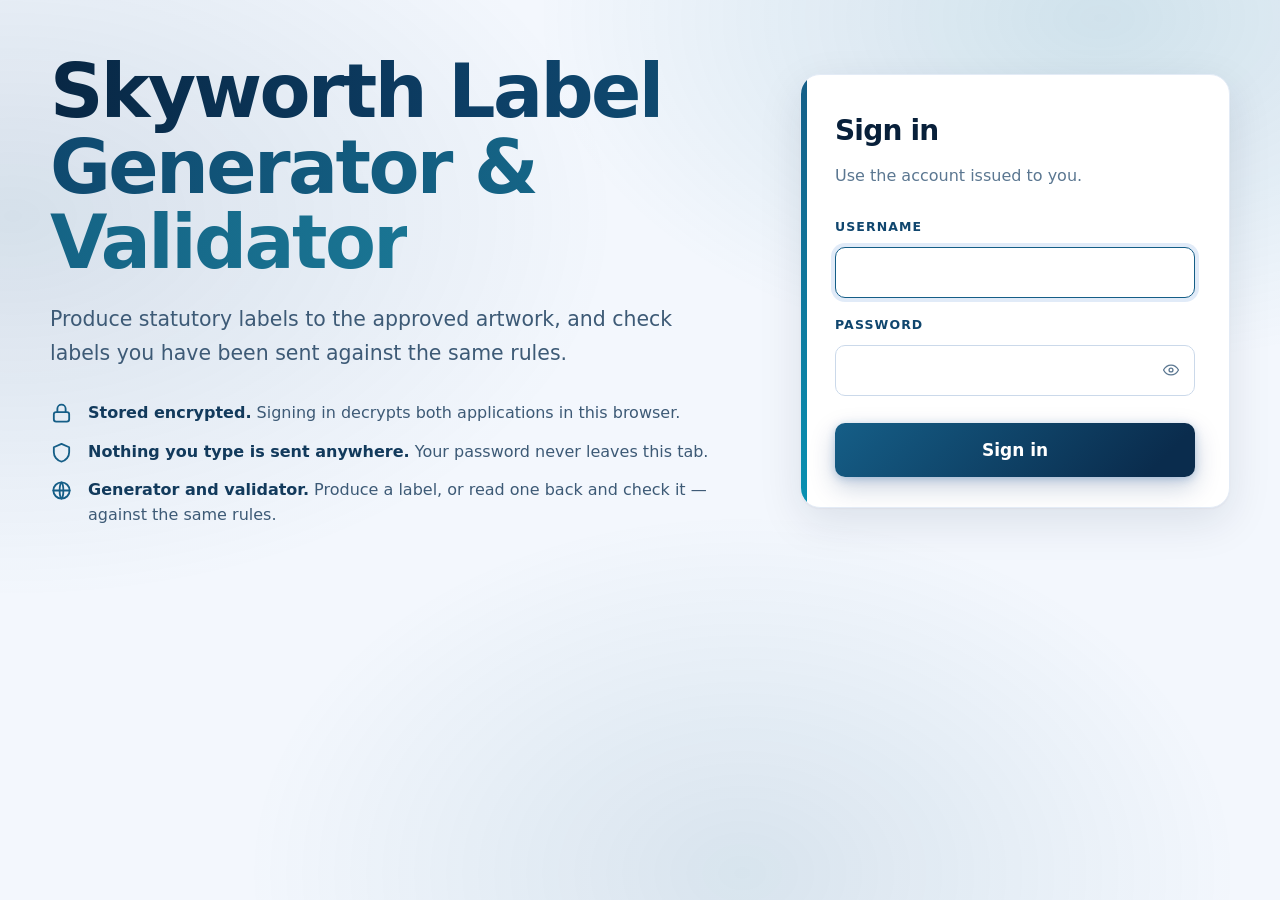
==== index.html @ c7da4a54 "Deploy encrypted site build" ====
<!DOCTYPE html>
<html lang="en">
<head>
<meta charset="UTF-8">
<meta name="viewport" content="width=device-width, initial-scale=1">
<title>Sign in &middot; Skyworth Label Generator &amp; Validator</title>

<!-- The login page is the one thing served in the clear, so it is worth
     locking down. 'wasm-unsafe-eval' is required and sufficient for the
     Argon2 WASM module; script-src is otherwise 'self' only, which is why the
     login logic lives in auth/login.js rather than in a <script> block here.
     form-action 'none' because this form never posts anywhere - everything
     happens locally, in this tab. -->
<meta http-equiv="Content-Security-Policy" content="
  default-src 'self';
  script-src 'self' 'wasm-unsafe-eval';
  style-src 'self' 'unsafe-inline';
  img-src 'self' data:;
  connect-src 'self';
  base-uri 'none';
  form-action 'none';
  frame-ancestors 'none'">
<meta name="referrer" content="no-referrer">
<meta name="robots" content="noindex, nofollow">
<meta name="theme-color" content="#f3f7fd">

<link rel="stylesheet" href="auth/shell.css">
</head>
<body>


<main class="gate">
  <div class="wrap grid">

    <section class="intro">
      <h1><span class="grad">Skyworth Label Generator &amp; Validator</span></h1>
      <p class="lede">
        Produce statutory labels to the approved artwork, and check labels you
        have been sent against the same rules.
      </p>
      <ul class="points">
        <li>
          <svg viewBox="0 0 24 24" fill="none" stroke="currentColor" stroke-width="1.9"
               stroke-linecap="round" stroke-linejoin="round" aria-hidden="true">
            <rect x="4" y="10.5" width="16" height="10" rx="2.4"></rect>
            <path d="M7.7 10.5V7.1a4.3 4.3 0 0 1 8.6 0v3.4"></path>
          </svg>
          <span><b>Stored encrypted.</b> Signing in decrypts both applications
          in this browser.</span>
        </li>
        <li>
          <svg viewBox="0 0 24 24" fill="none" stroke="currentColor" stroke-width="1.9"
               stroke-linecap="round" stroke-linejoin="round" aria-hidden="true">
            <path d="M12 3 4 6.5v5.2c0 4.5 3.2 8.6 8 9.8 4.8-1.2 8-5.3 8-9.8V6.5L12 3Z"></path>
          </svg>
          <span><b>Nothing you type is sent anywhere.</b> Your password never
          leaves this tab.</span>
        </li>
        <li>
          <svg viewBox="0 0 24 24" fill="none" stroke="currentColor" stroke-width="1.9"
               stroke-linecap="round" stroke-linejoin="round" aria-hidden="true">
            <path d="M3.5 12h17M12 3.5c2.6 2.6 2.6 14.4 0 17M12 3.5c-2.6 2.6-2.6 14.4 0 17"></path>
            <circle cx="12" cy="12" r="8.5"></circle>
          </svg>
          <span><b>Generator and validator.</b> Produce a label, or read one
          back and check it &mdash; against the same rules.</span>
        </li>
      </ul>
    </section>

    <form class="card" id="loginForm" autocomplete="off" novalidate>
      <h2>Sign in</h2>
      <p class="sub">Use the account issued to you.</p>

      <div class="field">
        <label for="username">Username</label>
        <input id="username" name="username" type="text" autocapitalize="none"
               autocorrect="off" spellcheck="false" autocomplete="username"
               aria-describedby="status" required>
      </div>

      <div class="field">
        <label for="password">Password</label>
        <div class="pw-wrap">
          <input id="password" name="password" type="password"
                 autocomplete="current-password" aria-describedby="status" required>
          <button type="button" id="peek" class="peek" aria-label="Show password"
                  aria-pressed="false" tabindex="-1">
            <svg viewBox="0 0 24 24" fill="none" stroke="currentColor" stroke-width="1.7"
                 stroke-linecap="round" stroke-linejoin="round" aria-hidden="true">
              <path d="M2 12s3.6-6.5 10-6.5S22 12 22 12s-3.6 6.5-10 6.5S2 12 2 12Z"></path>
              <circle cx="12" cy="12" r="2.6"></circle>
            </svg>
          </button>
        </div>
      </div>

      <button type="submit" id="submitBtn" class="go">
        <span class="label">Sign in</span>
        <span class="spinner" aria-hidden="true"></span>
      </button>

      <p class="status" id="status" role="status" aria-live="polite"></p>
    </form>

  </div>
</main>

<script src="auth/argon2.umd.min.js"></script>
<script src="auth/crypt.js"></script>
<script src="auth/login.js"></script>
</body>
</html>
---- auth/shell.css ----
/* shell.css — the login page only.
 *
 * The house style, shared with the Label Validator and the Access Control
 * console: a thin white bar carrying the lockup, a large navy-to-teal gradient
 * headline on a pale ground, and the form presented as one more card with a
 * coloured spine rather than as a modal floating on a dark field.
 *
 * The generator pages carry their own styling and are untouched by this file.
 */

:root{
  --ink:#08203a; --ink-2:#123a5c; --muted:#3d5a76; --muted-2:#5b7791;
  --navy:#0a2c4d; --navy-2:#061d33;
  --brand:#10466e; --brand-600:#155e87; --brand-050:#e8f3f9;
  --teal:#0891b2; --cyan:#06b6d4;

  --ok:#047857; --ok-bg:#ecfdf5; --ok-line:#a7f3d0;
  --warn-ink:#8a5209; --warn-bg:#fffbeb; --warn-line:#fde68a;
  --danger:#be123c; --danger-ink:#9f1239; --danger-bg:#fff1f3; --danger-line:#fecdd3;

  --page:#f3f7fd; --surface:#fff; --line:#e3ebf6; --line-2:#cbd9ea;
  --r-l:20px; --r-m:13px; --r-s:10px;
  --ff:Aptos,'Aptos Display','Open Sans','Segoe UI Variable Text','Segoe UI',
      system-ui,-apple-system,Roboto,Helvetica,Arial,sans-serif;
  --mono:'Cascadia Mono',Consolas,'SF Mono',Menlo,monospace;
}

*{box-sizing:border-box}
html,body{height:100%}

body{
  margin:0;min-height:100%;background:var(--page);color:var(--ink);
  font-family:var(--ff);line-height:1.6;-webkit-font-smoothing:antialiased;
  display:flex;flex-direction:column;position:relative;
}

/* A pale wash behind everything. Light enough that black text sits on it
   comfortably, present enough that the page is not a flat sheet. */
body::before{
  content:"";position:fixed;inset:0;z-index:0;pointer-events:none;
  background:
    radial-gradient(940px 580px at 86% 2%, rgba(26,117,147,.16) 0%, transparent 60%),
    radial-gradient(1040px 660px at 1% 24%, rgba(16,70,110,.13) 0%, transparent 58%),
    radial-gradient(800px 580px at 58% 97%, rgba(19,93,128,.12) 0%, transparent 62%);
}

.wrap{width:min(1180px,calc(100% - 44px));margin-inline:auto}

/* ------------------------------- top bar -------------------------------- */

.topbar{position:relative;z-index:3;background:rgba(255,255,255,.88);
        backdrop-filter:blur(16px);-webkit-backdrop-filter:blur(16px);
        border-bottom:1px solid var(--line)}
.topbar-in{display:flex;align-items:center;gap:15px;height:84px}
.wordmark{height:23px;width:auto;flex:none;color:var(--navy);display:block}
.rule{width:1px;height:30px;flex:none;background:var(--line-2)}
.badge{width:46px;height:46px;flex:none;border-radius:14px;display:grid;
       place-items:center;color:#fff;
       background:linear-gradient(145deg,var(--brand-600),var(--navy));
       box-shadow:0 3px 10px rgba(10,47,107,.3)}
.badge svg{width:24px;height:24px}
.appname{font-size:19.5px;font-weight:750;letter-spacing:-.4px;color:var(--ink);
         white-space:nowrap;overflow:hidden;text-overflow:ellipsis}

/* --------------------------------- body --------------------------------- */

/* Block, not flex.
   As a flex item the .wrap would not shrink below its content - flex items
   default to min-width:auto - so a large headline pushes the grid wider than
   the window and both columns run off the edges. */
.gate{position:relative;z-index:1;flex:1;padding:clamp(34px,6vh,72px) 0 72px}

.grid{display:grid;grid-template-columns:minmax(0,1.05fr) minmax(340px,430px);
      gap:clamp(32px,5vw,80px);align-items:center;min-width:0}
.intro{min-width:0}

h1{margin:0;font-weight:800;letter-spacing:-2.6px;line-height:1.02;
   font-size:clamp(42px,5.8vw,76px)}

/* The house gradient: deep navy into teal, left to right. A solid colour sits
   underneath so the words never vanish if a browser declines the clip. */
.grad{
  background:linear-gradient(98deg,#082744 0%,#0d3f66 30%,#135d80 65%,#1a7593 100%);
  -webkit-background-clip:text;background-clip:text;
  -webkit-text-fill-color:transparent;color:var(--navy);
}

.lede{margin:22px 0 0;font-size:clamp(16.5px,1.6vw,21px);line-height:1.65;
      color:var(--muted);max-width:50ch}

.points{list-style:none;margin:30px 0 0;padding:0;display:flex;
        flex-direction:column;gap:14px}
.points li{display:flex;align-items:flex-start;gap:15px;font-size:16px;
           color:var(--muted);line-height:1.55}
.points svg{width:23px;height:23px;flex:none;margin-top:1px;color:var(--brand-600)}
.points b{color:var(--ink-2);font-weight:700}

/* --------------------------------- card --------------------------------- */

.card{position:relative;overflow:hidden;background:var(--surface);
      border:1px solid var(--line);border-radius:var(--r-l);
      padding:34px 34px 30px;display:flex;flex-direction:column;
      box-shadow:0 1px 2px rgba(11,27,58,.04),0 14px 44px rgba(11,27,58,.1)}
.card::before{content:"";position:absolute;left:0;top:0;bottom:0;width:6px;
      background:linear-gradient(180deg,var(--brand-600),var(--teal))}

h2{margin:0;font-size:28px;font-weight:800;letter-spacing:-.8px;color:var(--ink)}
.sub{margin:9px 0 28px;font-size:16px;color:var(--muted-2)}

/* -------------------------------- fields -------------------------------- */

.field{display:flex;flex-direction:column;margin-bottom:17px}
.field label{font-size:12.5px;font-weight:850;color:var(--brand);
             text-transform:uppercase;letter-spacing:1.1px;margin-bottom:10px}

input{font-family:inherit;font-size:16.5px;color:var(--ink);padding:15px 17px;
      width:100%;border:1.5px solid var(--line-2);border-radius:var(--r-s);
      background:#fff;transition:border-color .15s,box-shadow .15s}
input:focus{outline:none;border-color:var(--brand-600);
            box-shadow:0 0 0 4px rgba(23,105,201,.13)}
/* Marks the field at fault after a failure, without shouting. */
input.wrong{border-color:var(--danger-line);background:#fffafb}
input.wrong:focus{border-color:var(--danger);box-shadow:0 0 0 4px rgba(190,18,60,.12)}

/* Generated passwords are read off a slip in groups of four. A monospaced face
   and a little tracking make a mistyped character visible before you commit to
   a second of key derivation waiting to be told it was wrong. */
.pw-wrap{position:relative}
#password{font-family:var(--mono);font-size:16px;letter-spacing:.6px;padding-right:52px}

.peek{position:absolute;top:50%;right:7px;transform:translateY(-50%);
      width:34px;height:34px;padding:0;border:0;border-radius:9px;background:none;
      color:var(--muted-2);cursor:pointer;display:grid;place-items:center;
      transition:color .15s,background .15s}
.peek:hover{color:var(--brand);background:var(--brand-050)}
.peek svg{width:18px;height:18px}
.peek[aria-pressed="true"]{color:var(--brand)}

/* -------------------------------- button -------------------------------- */

.go{position:relative;margin-top:10px;font-family:inherit;font-size:17px;
    font-weight:750;color:#fff;padding:17px 22px;border:0;border-radius:var(--r-s);
    cursor:pointer;
    background:linear-gradient(135deg,var(--brand-600) 0%,var(--navy) 88%);
    box-shadow:0 2px 8px rgba(18,87,168,.26),0 10px 26px rgba(10,47,107,.22);
    transition:filter .16s,box-shadow .18s,transform .08s}
.go:hover:not(:disabled){filter:brightness(1.1);
    box-shadow:0 3px 12px rgba(18,87,168,.34),0 14px 34px rgba(10,47,107,.28)}
.go:active:not(:disabled){transform:translateY(1px)}
.go:disabled{opacity:.6;cursor:default;box-shadow:none}

.spinner{display:none;position:absolute;top:50%;right:18px;width:17px;height:17px;
         margin-top:-8.5px;border:2px solid rgba(255,255,255,.36);border-top-color:#fff;
         border-radius:50%;animation:spin .7s linear infinite}
.go.busy .spinner{display:block}
@keyframes spin{to{transform:rotate(360deg)}}

/* -------------------------------- status -------------------------------- */

.status{margin:18px 0 0;font-size:15px;text-align:center;color:var(--muted-2);
        line-height:1.6}
.status:empty{margin:0}

/* Three weights of message, because they mean different things: something you
   typed, something that will pass on its own, something genuinely broken. */
.status.error,.status.warn,.status.info{
  text-align:left;padding:13px 15px;border-radius:var(--r-m);
  border:1px solid;font-weight:500}
.status.error{color:var(--danger-ink);background:var(--danger-bg);border-color:var(--danger-line)}
.status.warn {color:var(--warn-ink);  background:var(--warn-bg);  border-color:var(--warn-line)}
.status.info {color:var(--ok);        background:var(--ok-bg);    border-color:var(--ok-line)}
.status b{font-weight:700}
.status .hint{display:block;margin-top:7px;font-weight:400;opacity:.9;font-size:14px}
.status code{font-family:var(--mono);font-size:12px;background:rgba(11,27,58,.07);
             border-radius:5px;padding:2px 7px;display:inline-block;margin-top:5px;
             word-break:break-all}

/* A single shake on a rejected password. Enough to register as "that was
   wrong" without the page appearing to malfunction. */
.card.nope{animation:shake .38s cubic-bezier(.36,.07,.19,.97)}
@keyframes shake{
  10%,90%{transform:translateX(-1.5px)}
  20%,80%{transform:translateX(3px)}
  30%,50%,70%{transform:translateX(-5px)}
  40%,60%{transform:translateX(5px)}
}

/* ------------------------------ responsive ------------------------------ */

@media (max-width:940px){
  .grid{grid-template-columns:minmax(0,1fr);gap:34px}
  h1{font-size:clamp(32px,7.6vw,50px);letter-spacing:-1.4px}
  .points{display:none}
  .gate{padding:32px 0 56px}
  .appname{display:none}
}

@media (max-width:480px){
  .wrap{width:calc(100% - 32px)}
  .card{padding:26px 22px 24px;border-radius:16px}
  h2{font-size:21px}
}

@media (prefers-reduced-motion:reduce){
  .spinner{animation-duration:2.4s}
  .card.nope{animation:none}
  .go:active:not(:disabled){transform:none}
}
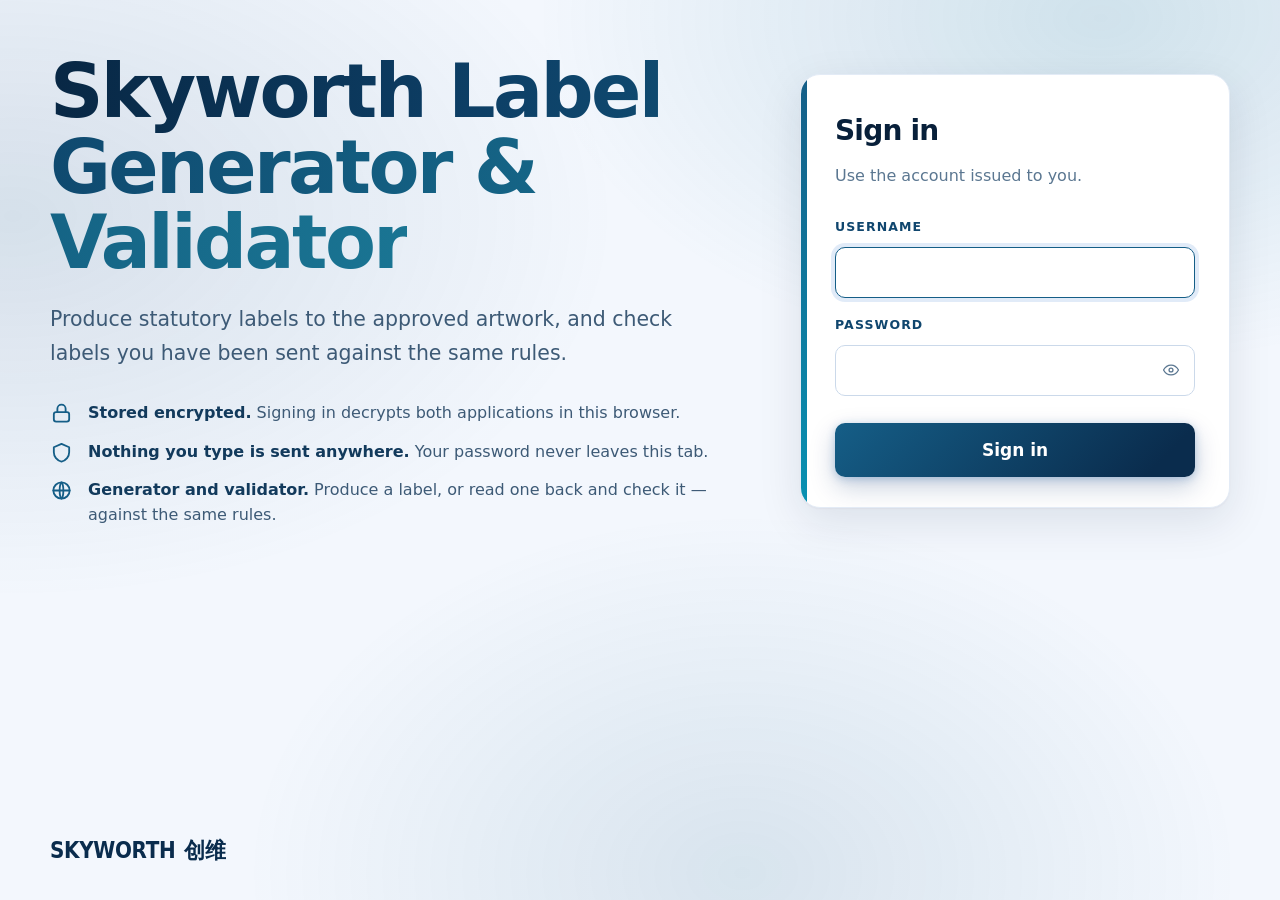
==== commit 2a412ca7: "Deploy encrypted site build" ====
--- a/index.html
+++ b/index.html
@@ -106,6 +106,27 @@
   </div>
 </main>
 
+<!-- The corporate wordmark, bottom-left. It was in the top bar until that bar
+     came off this page, which left the sign-in page with no mark at all.
+     Inlined rather than linked: drawn as SVG text for the reasons set out in
+     assets/skyworth.svg, and inline so it can take currentColor - an <img> has
+     no parent to inherit from. Nothing here is fetched, so the page's CSP is
+     unchanged. -->
+<footer class="brandfoot">
+  <div class="wrap">
+    <svg class="wordmark" viewBox="0 0 196 30" role="img" aria-label="SKYWORTH 创维">
+      <title>SKYWORTH 创维</title>
+      <text x="0" y="23.5" textLength="140" lengthAdjust="spacingAndGlyphs"
+            font-family="Arial Black, Arial Bold, Helvetica Neue, Segoe UI, system-ui, sans-serif"
+            font-size="25" font-weight="900" letter-spacing="-0.4"
+            fill="currentColor">SKYWORTH</text>
+      <text x="150" y="24" textLength="46" lengthAdjust="spacingAndGlyphs"
+            font-family="Microsoft YaHei, PingFang SC, Hiragino Sans GB, Noto Sans SC, SimHei, sans-serif"
+            font-size="25" font-weight="700" fill="currentColor">&#21019;&#32500;</text>
+    </svg>
+  </div>
+</footer>
+
 <script src="auth/argon2.umd.min.js"></script>
 <script src="auth/crypt.js"></script>
 <script src="auth/login.js"></script>
--- a/auth/shell.css
+++ b/auth/shell.css
@@ -185,6 +185,14 @@
   40%,60%{transform:translateX(5px)}
 }
 
+/* ------------------------------ brand foot ------------------------------ */
+
+/* The wordmark, bottom-left, on the same left edge as the heading. .gate is
+   flex:1, so this sits at the foot of the window and the page still fits one
+   screen; on a short one it simply follows the form. */
+.brandfoot{position:relative;z-index:1;padding:0 0 clamp(22px,4vh,40px)}
+.brandfoot .wordmark{height:clamp(24px,2.1vw,30px)}
+
 /* ------------------------------ responsive ------------------------------ */
 
 @media (max-width:940px){
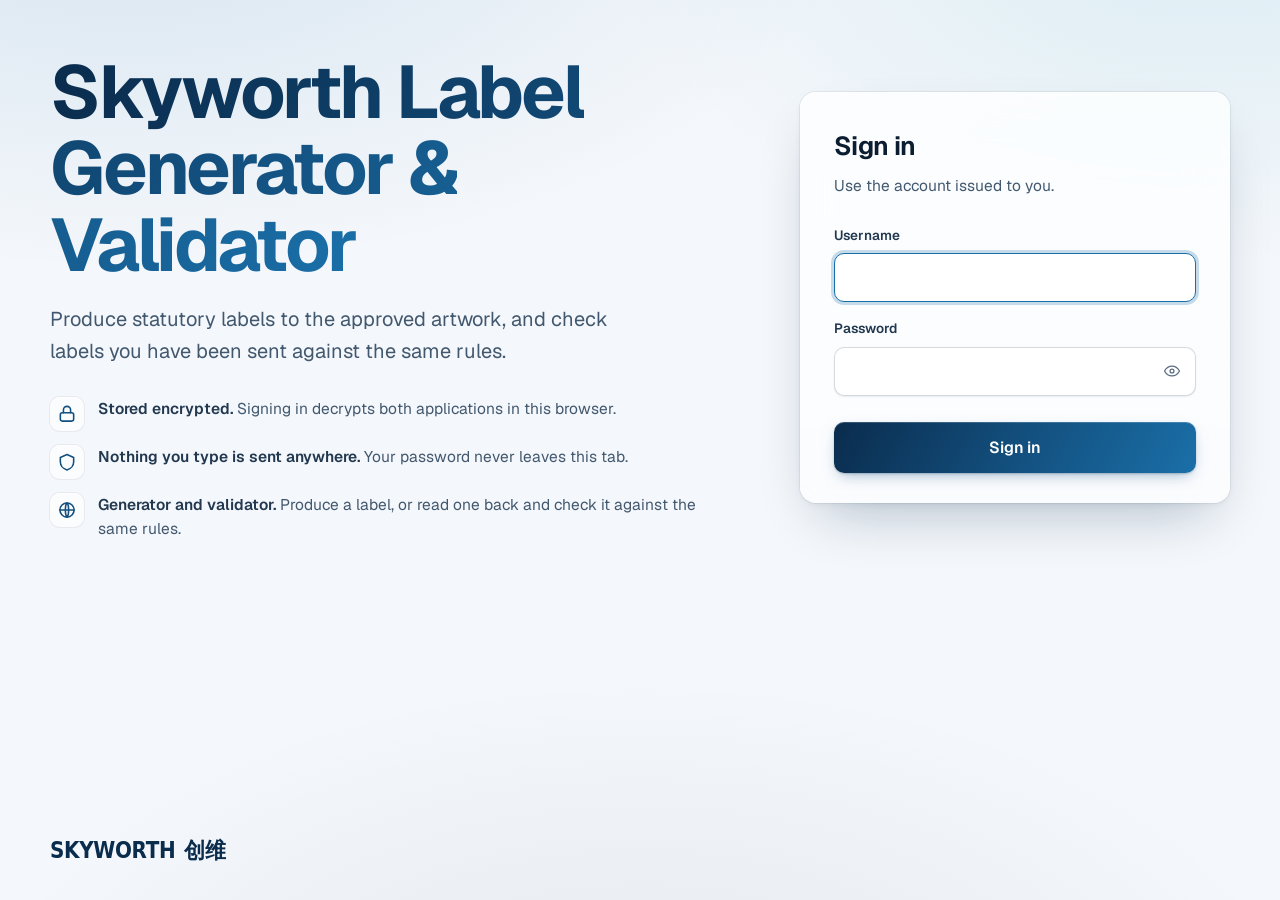
==== commit ecfad3f7: "Deploy encrypted site build" ====
--- a/index.html
+++ b/index.html
@@ -24,6 +24,7 @@
 <meta name="robots" content="noindex, nofollow">
 <meta name="theme-color" content="#f3f7fd">
 
+<link rel="stylesheet" href="auth/ui.css">
 <link rel="stylesheet" href="auth/shell.css">
 </head>
 <body>
@@ -63,7 +64,7 @@
             <circle cx="12" cy="12" r="8.5"></circle>
           </svg>
           <span><b>Generator and validator.</b> Produce a label, or read one
-          back and check it &mdash; against the same rules.</span>
+          back and check it against the same rules.</span>
         </li>
       </ul>
     </section>
@@ -130,5 +131,6 @@
 <script src="auth/argon2.umd.min.js"></script>
 <script src="auth/crypt.js"></script>
 <script src="auth/login.js"></script>
+<script src="auth/guard.js" defer></script>
 </body>
 </html>
--- a/auth/ui.css
+++ b/auth/ui.css
@@ -0,0 +1,146 @@
+/* ui.css - the design system every surface shares. 2026-10-05.
+
+   ONE SOURCE OF TRUTH for the look: type, colour, surfaces, radii, shadows and
+   motion. Each page keeps its own component rules and writes them against
+   these tokens, so the sign-in page, the landing page, the portal, the thirty
+   generators, the validator and the release notes read as one product.
+
+   It is TOKENS AND BASE ONLY - no component classes. The pages already use
+   names like .card, .chip and .wrap for different things, and a shared rule
+   for any of them would land on all of them at once.
+
+   Every name is --ui-*, for the same reason: the validator has its own --ink,
+   --line and --brand, and those must keep meaning what they mean there.
+
+   Reaches the sign-in page too: the build copies this file and the font to
+   auth/ in the clear, because that page loads before anyone has a key.
+
+   The references it follows (CLAUDE.md, UI rules):
+     Emil Kowalski - custom ease-out curves, UI motion under 300ms, a press
+       that scales to 0.97, hover only where there is a real pointer, motion
+       only on transform and opacity, and less of it on request.
+     Taste - one accent, one radius system, tinted shadows, no pure black or
+       white text, glass with an inner edge and a solid fallback. */
+
+/* ------------------------------------------------------------------ type */
+
+/* Geist, self-hosted: this app runs offline and its pages allow fonts from
+   their own origin only. One variable file covers every weight. Licence in
+   fonts/Geist-OFL.txt (SIL Open Font License 1.1). */
+@font-face{
+  font-family:'Geist';
+  src:url('fonts/Geist-Variable.woff2') format('woff2');
+  font-weight:100 900;font-style:normal;font-display:swap;
+}
+@font-face{
+  font-family:'Geist Mono';
+  src:url('fonts/GeistMono-Variable.woff2') format('woff2');
+  font-weight:100 900;font-style:normal;font-display:swap;
+}
+
+:root{
+  /* Chinese has no Geist glyphs; the system CJK face takes over per character. */
+  --ui-font:'Geist','Segoe UI Variable Text','Segoe UI',system-ui,-apple-system,
+            'Microsoft YaHei','PingFang SC','Noto Sans SC',sans-serif;
+  --ui-mono:'Geist Mono',ui-monospace,'Cascadia Mono',Consolas,monospace;
+
+  /* ---------------------------------------------------------------- ink
+     Off-black navy, never #000. Measured on white:
+       900 16.2:1   700 10.6:1   500 6.9:1   400 5.2:1 (13px and up only) */
+  --ui-ink:#0b1d30;
+  --ui-ink-2:#22384f;
+  --ui-ink-3:#42586e;
+  --ui-ink-4:#5a6e83;
+
+  /* -------------------------------------------------------------- brand
+     The Skyworth navy, and ONE accent - the blue the whole product uses for
+     "this is the thing to press" and "this is selected". Accent text 5.4:1.
+     The gradient runs navy into that blue and is the premium touch: primary
+     buttons, the selected item, the product name. Nowhere else. */
+  --ui-navy:#0a2c4d;
+  --ui-accent:#1a6fa8;
+  --ui-accent-ink:#13507f;          /* links, accent text on tints: 8.1:1 */
+  --ui-accent-tint:#eef5fb;
+  --ui-accent-line:#cfe0ef;
+  --ui-gradient:linear-gradient(118deg,#0a2c4d 0%,#13507f 52%,#1a6fa8 100%);
+  --ui-gradient-text:linear-gradient(110deg,#0a2c4d 0%,#13507f 56%,#1a6fa8 100%);
+
+  /* ------------------------------------------------------------- status
+     Semantics stay where they were: green good, amber check, red stop. */
+  --ui-ok:#0e7a4a;    --ui-ok-tint:#ecf8f1;    --ui-ok-line:#bfe6cf;
+  --ui-warn:#8a5206;  --ui-warn-tint:#fff8eb;  --ui-warn-line:#f3d9a4;
+  --ui-err:#b4232c;   --ui-err-tint:#fdf1f1;   --ui-err-line:#f2c4c4;
+
+  /* ----------------------------------------------------------- surfaces */
+  --ui-page:#f4f7fb;
+  --ui-surface:#ffffff;
+  --ui-surface-2:#f7fafd;           /* wells, insets, quiet fills */
+  --ui-line:rgba(11,29,48,.09);     /* hairlines */
+  --ui-line-2:rgba(11,29,48,.16);   /* control borders */
+
+  /* The ground: two wide, faint fields of the brand blue and its teal over a
+     cool off-white, fixed to the window so content scrolls over it. */
+  --ui-ground:
+    radial-gradient(1200px 640px at 10% -14%,rgba(26,111,168,.14),transparent 62%),
+    radial-gradient(1000px 560px at 94% -8%,rgba(8,145,178,.10),transparent 60%),
+    radial-gradient(1100px 620px at 50% 118%,rgba(10,44,77,.07),transparent 62%),
+    #f4f7fb;
+
+  /* Glass: frosted, with the two details that make it read as a pane rather
+     than a faded box - a 1px light inner edge, and a hairline outside it. */
+  --ui-glass-bg:linear-gradient(180deg,rgba(255,255,255,.80),rgba(255,255,255,.64));
+  --ui-glass-blur:blur(20px) saturate(160%);
+  --ui-glass-edge:inset 0 1px 0 rgba(255,255,255,.85),0 0 0 1px rgba(11,29,48,.06);
+
+  /* --------------------------------------------------------------- shape
+     ONE radius system, written down so it is followed everywhere:
+       containers (cards, panels, sections, dialogs)  16px
+       controls   (buttons, inputs, menus)            10px
+       selections (segments, tabs, chips, the bar)    pill */
+  --ui-r-card:16px;
+  --ui-r-ctrl:10px;
+  --ui-r-pill:999px;
+
+  /* Shadows tinted to the navy, never grey-black, and layered: a tight one
+     for the edge, a wide soft one for the lift. */
+  --ui-shadow-1:0 1px 2px rgba(10,44,77,.05),0 1px 1px rgba(10,44,77,.03);
+  --ui-shadow-2:0 1px 2px rgba(10,44,77,.05),0 10px 28px -14px rgba(10,44,77,.20);
+  --ui-shadow-3:0 2px 6px rgba(10,44,77,.06),0 26px 54px -22px rgba(10,44,77,.32);
+  --ui-shadow-press:0 1px 2px rgba(10,44,77,.22),0 6px 16px -6px rgba(19,80,127,.50);
+
+  --ui-ring:0 0 0 3px rgba(26,111,168,.24);
+
+  /* -------------------------------------------------------------- motion
+     Emil Kowalski's curves. ease-out for anything responding to the user,
+     ease-in-out for things moving on screen; never ease-in. */
+  --ui-ease-out:cubic-bezier(.23,1,.32,1);
+  --ui-ease-in-out:cubic-bezier(.77,0,.175,1);
+  --ui-press:140ms;                 /* button press feedback */
+  --ui-hover:180ms;                 /* colour and lift on hover */
+  --ui-enter:320ms;                 /* first appearance of a section */
+}
+
+/* ------------------------------------------------------------------ base */
+
+::selection{background:rgba(26,111,168,.18);color:var(--ui-ink)}
+
+/* A visible ring for keyboard users, never for a mouse click. */
+:focus-visible{outline:2px solid var(--ui-accent);outline-offset:2px}
+
+/* The entrance every surface uses for its first paint: a short rise, once.
+   Opacity and transform only - nothing that makes the browser lay out again. */
+@keyframes ui-rise{
+  from{opacity:0;transform:translateY(8px)}
+  to{opacity:1;transform:none}
+}
+
+/* Less motion means less MOVEMENT, not none: fades and colour changes stay,
+   anything that travels or scales does not. */
+@media (prefers-reduced-motion:reduce){
+  :root{--ui-press:0ms;--ui-enter:0ms}
+}
+
+/* Glass needs something solid to fall back on where transparency is unwanted. */
+@media (prefers-reduced-transparency:reduce){
+  :root{--ui-glass-bg:rgba(255,255,255,.97);--ui-glass-blur:none}
+}
--- a/auth/shell.css
+++ b/auth/shell.css
@@ -1,66 +1,27 @@
-/* shell.css — the login page only.
+/* shell.css — the sign-in page only.
  *
- * The house style, shared with the Label Validator and the Access Control
- * console: a thin white bar carrying the lockup, a large navy-to-teal gradient
- * headline on a pale ground, and the form presented as one more card with a
- * coloured spine rather than as a modal floating on a dark field.
+ * Built on the shared design system, auth/ui.css, which the page loads first:
+ * every colour, radius, shadow and curve here is one of its tokens. The build
+ * copies that file here from docs/assets/ in the clear, because this page
+ * loads before anyone has a key.
  *
- * The generator pages carry their own styling and are untouched by this file.
+ * The page is one decision - sign in - so it is the product's name on the
+ * brand ground, and a single glass pane holding the form. The generator pages
+ * carry their own styling and are untouched by this file.
  */
-
-:root{
-  --ink:#08203a; --ink-2:#123a5c; --muted:#3d5a76; --muted-2:#5b7791;
-  --navy:#0a2c4d; --navy-2:#061d33;
-  --brand:#10466e; --brand-600:#155e87; --brand-050:#e8f3f9;
-  --teal:#0891b2; --cyan:#06b6d4;
-
-  --ok:#047857; --ok-bg:#ecfdf5; --ok-line:#a7f3d0;
-  --warn-ink:#8a5209; --warn-bg:#fffbeb; --warn-line:#fde68a;
-  --danger:#be123c; --danger-ink:#9f1239; --danger-bg:#fff1f3; --danger-line:#fecdd3;
-
-  --page:#f3f7fd; --surface:#fff; --line:#e3ebf6; --line-2:#cbd9ea;
-  --r-l:20px; --r-m:13px; --r-s:10px;
-  --ff:Aptos,'Aptos Display','Open Sans','Segoe UI Variable Text','Segoe UI',
-      system-ui,-apple-system,Roboto,Helvetica,Arial,sans-serif;
-  --mono:'Cascadia Mono',Consolas,'SF Mono',Menlo,monospace;
-}
 
 *{box-sizing:border-box}
 html,body{height:100%}
+html{background:var(--ui-page)}
 
 body{
-  margin:0;min-height:100%;background:var(--page);color:var(--ink);
-  font-family:var(--ff);line-height:1.6;-webkit-font-smoothing:antialiased;
-  display:flex;flex-direction:column;position:relative;
-}
-
-/* A pale wash behind everything. Light enough that black text sits on it
-   comfortably, present enough that the page is not a flat sheet. */
-body::before{
-  content:"";position:fixed;inset:0;z-index:0;pointer-events:none;
-  background:
-    radial-gradient(940px 580px at 86% 2%, rgba(26,117,147,.16) 0%, transparent 60%),
-    radial-gradient(1040px 660px at 1% 24%, rgba(16,70,110,.13) 0%, transparent 58%),
-    radial-gradient(800px 580px at 58% 97%, rgba(19,93,128,.12) 0%, transparent 62%);
+  margin:0;min-height:100%;color:var(--ui-ink);
+  background:var(--ui-ground);background-attachment:fixed;
+  font-family:var(--ui-font);line-height:1.6;-webkit-font-smoothing:antialiased;
+  display:flex;flex-direction:column;
 }
 
 .wrap{width:min(1180px,calc(100% - 44px));margin-inline:auto}
-
-/* ------------------------------- top bar -------------------------------- */
-
-.topbar{position:relative;z-index:3;background:rgba(255,255,255,.88);
-        backdrop-filter:blur(16px);-webkit-backdrop-filter:blur(16px);
-        border-bottom:1px solid var(--line)}
-.topbar-in{display:flex;align-items:center;gap:15px;height:84px}
-.wordmark{height:23px;width:auto;flex:none;color:var(--navy);display:block}
-.rule{width:1px;height:30px;flex:none;background:var(--line-2)}
-.badge{width:46px;height:46px;flex:none;border-radius:14px;display:grid;
-       place-items:center;color:#fff;
-       background:linear-gradient(145deg,var(--brand-600),var(--navy));
-       box-shadow:0 3px 10px rgba(10,47,107,.3)}
-.badge svg{width:24px;height:24px}
-.appname{font-size:19.5px;font-weight:750;letter-spacing:-.4px;color:var(--ink);
-         white-space:nowrap;overflow:hidden;text-overflow:ellipsis}
 
 /* --------------------------------- body --------------------------------- */
 
@@ -74,138 +35,150 @@
       gap:clamp(32px,5vw,80px);align-items:center;min-width:0}
 .intro{min-width:0}
 
-h1{margin:0;font-weight:800;letter-spacing:-2.6px;line-height:1.02;
-   font-size:clamp(42px,5.8vw,76px)}
+h1{margin:0;font-weight:700;letter-spacing:-.035em;line-height:1.03;
+   font-size:clamp(42px,5.8vw,76px);color:var(--ui-navy)}
 
-/* The house gradient: deep navy into teal, left to right. A solid colour sits
-   underneath so the words never vanish if a browser declines the clip. */
-.grad{
-  background:linear-gradient(98deg,#082744 0%,#0d3f66 30%,#135d80 65%,#1a7593 100%);
-  -webkit-background-clip:text;background-clip:text;
-  -webkit-text-fill-color:transparent;color:var(--navy);
-}
+/* The gradient over a solid colour, so the words never vanish if a browser
+   declines the clip. */
+.grad{background:var(--ui-gradient-text);
+      -webkit-background-clip:text;background-clip:text;
+      -webkit-text-fill-color:transparent;color:var(--ui-navy)}
 
-.lede{margin:22px 0 0;font-size:clamp(16.5px,1.6vw,21px);line-height:1.65;
-      color:var(--muted);max-width:50ch}
+.lede{margin:20px 0 0;font-size:clamp(16.5px,1.6vw,20px);line-height:1.6;
+      color:var(--ui-ink-3);max-width:46ch}
 
 .points{list-style:none;margin:30px 0 0;padding:0;display:flex;
         flex-direction:column;gap:14px}
-.points li{display:flex;align-items:flex-start;gap:15px;font-size:16px;
-           color:var(--muted);line-height:1.55}
-.points svg{width:23px;height:23px;flex:none;margin-top:1px;color:var(--brand-600)}
-.points b{color:var(--ink-2);font-weight:700}
+.points li{display:flex;align-items:flex-start;gap:14px;font-size:15.5px;
+           color:var(--ui-ink-3);line-height:1.55}
+/* Each icon in a small tinted tile, so the three read as a set. */
+.points svg{width:34px;height:34px;flex:none;padding:7px;border-radius:10px;
+            color:var(--ui-accent-ink);background:rgba(255,255,255,.7);
+            box-shadow:var(--ui-glass-edge)}
+.points b{color:var(--ui-ink-2);font-weight:600}
 
 /* --------------------------------- card --------------------------------- */
 
-.card{position:relative;overflow:hidden;background:var(--surface);
-      border:1px solid var(--line);border-radius:var(--r-l);
-      padding:34px 34px 30px;display:flex;flex-direction:column;
-      box-shadow:0 1px 2px rgba(11,27,58,.04),0 14px 44px rgba(11,27,58,.1)}
-.card::before{content:"";position:absolute;left:0;top:0;bottom:0;width:6px;
-      background:linear-gradient(180deg,var(--brand-600),var(--teal))}
+/* The form, on glass: the brand ground shows through, the edge and the lift
+   come from the tokens. */
+.card{position:relative;background:var(--ui-glass-bg);
+      -webkit-backdrop-filter:var(--ui-glass-blur);backdrop-filter:var(--ui-glass-blur);
+      border-radius:var(--ui-r-card);padding:34px 34px 30px;
+      display:flex;flex-direction:column;
+      box-shadow:var(--ui-glass-edge),var(--ui-shadow-3)}
 
-h2{margin:0;font-size:28px;font-weight:800;letter-spacing:-.8px;color:var(--ink)}
-.sub{margin:9px 0 28px;font-size:16px;color:var(--muted-2)}
+h2{margin:0;font-size:26px;font-weight:650;letter-spacing:-.025em;color:var(--ui-ink)}
+.sub{margin:6px 0 26px;font-size:15.5px;color:var(--ui-ink-3)}
 
 /* -------------------------------- fields -------------------------------- */
 
-.field{display:flex;flex-direction:column;margin-bottom:17px}
-.field label{font-size:12.5px;font-weight:850;color:var(--brand);
-             text-transform:uppercase;letter-spacing:1.1px;margin-bottom:10px}
+/* Label above its box, in plain words. */
+.field{display:flex;flex-direction:column;margin-bottom:16px}
+.field label{font-size:13.5px;font-weight:600;color:var(--ui-ink-2);margin-bottom:7px}
 
-input{font-family:inherit;font-size:16.5px;color:var(--ink);padding:15px 17px;
-      width:100%;border:1.5px solid var(--line-2);border-radius:var(--r-s);
-      background:#fff;transition:border-color .15s,box-shadow .15s}
-input:focus{outline:none;border-color:var(--brand-600);
-            box-shadow:0 0 0 4px rgba(23,105,201,.13)}
+input{font-family:inherit;font-size:16px;color:var(--ui-ink);padding:13px 15px;
+      width:100%;border:1px solid var(--ui-line-2);border-radius:var(--ui-r-ctrl);
+      background:var(--ui-surface);box-shadow:var(--ui-shadow-1);
+      transition:border-color var(--ui-hover) ease,box-shadow var(--ui-hover) ease}
+input:hover{border-color:rgba(11,29,48,.26)}
+input:focus{outline:none;border-color:var(--ui-accent);box-shadow:var(--ui-ring)}
 /* Marks the field at fault after a failure, without shouting. */
-input.wrong{border-color:var(--danger-line);background:#fffafb}
-input.wrong:focus{border-color:var(--danger);box-shadow:0 0 0 4px rgba(190,18,60,.12)}
+input.wrong{border-color:var(--ui-err-line);background:#fffbfb}
+input.wrong:focus{border-color:var(--ui-err);box-shadow:0 0 0 3px rgba(180,35,44,.16)}
 
 /* Generated passwords are read off a slip in groups of four. A monospaced face
    and a little tracking make a mistyped character visible before you commit to
    a second of key derivation waiting to be told it was wrong. */
 .pw-wrap{position:relative}
-#password{font-family:var(--mono);font-size:16px;letter-spacing:.6px;padding-right:52px}
+#password{font-family:var(--ui-mono);font-size:15.5px;letter-spacing:.5px;padding-right:52px}
 
 .peek{position:absolute;top:50%;right:7px;transform:translateY(-50%);
-      width:34px;height:34px;padding:0;border:0;border-radius:9px;background:none;
-      color:var(--muted-2);cursor:pointer;display:grid;place-items:center;
-      transition:color .15s,background .15s}
-.peek:hover{color:var(--brand);background:var(--brand-050)}
+      width:34px;height:34px;padding:0;border:0;border-radius:8px;background:none;
+      color:var(--ui-ink-4);cursor:pointer;display:grid;place-items:center;
+      transition:color var(--ui-hover) ease,background-color var(--ui-hover) ease}
 .peek svg{width:18px;height:18px}
-.peek[aria-pressed="true"]{color:var(--brand)}
+.peek[aria-pressed="true"]{color:var(--ui-accent-ink)}
 
 /* -------------------------------- button -------------------------------- */
 
-.go{position:relative;margin-top:10px;font-family:inherit;font-size:17px;
-    font-weight:750;color:#fff;padding:17px 22px;border:0;border-radius:var(--r-s);
-    cursor:pointer;
-    background:linear-gradient(135deg,var(--brand-600) 0%,var(--navy) 88%);
-    box-shadow:0 2px 8px rgba(18,87,168,.26),0 10px 26px rgba(10,47,107,.22);
-    transition:filter .16s,box-shadow .18s,transform .08s}
-.go:hover:not(:disabled){filter:brightness(1.1);
-    box-shadow:0 3px 12px rgba(18,87,168,.34),0 14px 34px rgba(10,47,107,.28)}
-.go:active:not(:disabled){transform:translateY(1px)}
+.go{position:relative;margin-top:10px;font-family:inherit;font-size:16px;
+    font-weight:600;letter-spacing:-.005em;color:#fff;padding:15px 22px;border:0;
+    border-radius:var(--ui-r-ctrl);cursor:pointer;background:var(--ui-gradient);
+    box-shadow:inset 0 1px 0 rgba(255,255,255,.18),var(--ui-shadow-press);
+    transition:transform var(--ui-press) var(--ui-ease-out),filter var(--ui-hover) ease,
+               box-shadow var(--ui-hover) ease}
+/* The press: it gives the moment it is pressed, and comes back quickly. */
+.go:active:not(:disabled){transform:scale(.97)}
 .go:disabled{opacity:.6;cursor:default;box-shadow:none}
 
+/* A spinner that turns quickly reads as a faster sign-in than a slow one. */
 .spinner{display:none;position:absolute;top:50%;right:18px;width:17px;height:17px;
          margin-top:-8.5px;border:2px solid rgba(255,255,255,.36);border-top-color:#fff;
-         border-radius:50%;animation:spin .7s linear infinite}
+         border-radius:50%;animation:spin .6s linear infinite}
 .go.busy .spinner{display:block}
 @keyframes spin{to{transform:rotate(360deg)}}
 
+@media (hover:hover) and (pointer:fine){
+  .peek:hover{color:var(--ui-accent-ink);background:var(--ui-accent-tint)}
+  .go:hover:not(:disabled){filter:brightness(1.08)}
+}
+
 /* -------------------------------- status -------------------------------- */
 
-.status{margin:18px 0 0;font-size:15px;text-align:center;color:var(--muted-2);
+.status{margin:18px 0 0;font-size:14.5px;text-align:center;color:var(--ui-ink-3);
         line-height:1.6}
 .status:empty{margin:0}
 
 /* Three weights of message, because they mean different things: something you
    typed, something that will pass on its own, something genuinely broken. */
 .status.error,.status.warn,.status.info{
-  text-align:left;padding:13px 15px;border-radius:var(--r-m);
+  text-align:left;padding:12px 14px;border-radius:var(--ui-r-ctrl);
   border:1px solid;font-weight:500}
-.status.error{color:var(--danger-ink);background:var(--danger-bg);border-color:var(--danger-line)}
-.status.warn {color:var(--warn-ink);  background:var(--warn-bg);  border-color:var(--warn-line)}
-.status.info {color:var(--ok);        background:var(--ok-bg);    border-color:var(--ok-line)}
-.status b{font-weight:700}
-.status .hint{display:block;margin-top:7px;font-weight:400;opacity:.9;font-size:14px}
-.status code{font-family:var(--mono);font-size:12px;background:rgba(11,27,58,.07);
-             border-radius:5px;padding:2px 7px;display:inline-block;margin-top:5px;
+.status.error{color:var(--ui-err);  background:var(--ui-err-tint);  border-color:var(--ui-err-line)}
+.status.warn {color:var(--ui-warn); background:var(--ui-warn-tint); border-color:var(--ui-warn-line)}
+.status.info {color:var(--ui-ok);   background:var(--ui-ok-tint);   border-color:var(--ui-ok-line)}
+.status b{font-weight:650}
+.status .hint{display:block;margin-top:6px;font-weight:400;opacity:.92;font-size:13.5px}
+.status code{font-family:var(--ui-mono);font-size:12px;background:rgba(11,29,48,.06);
+             border-radius:6px;padding:2px 7px;display:inline-block;margin-top:5px;
              word-break:break-all}
 
 /* A single shake on a rejected password. Enough to register as "that was
    wrong" without the page appearing to malfunction. */
-.card.nope{animation:shake .38s cubic-bezier(.36,.07,.19,.97)}
+.card.nope{animation:shake .36s var(--ui-ease-in-out)}
 @keyframes shake{
-  10%,90%{transform:translateX(-1.5px)}
-  20%,80%{transform:translateX(3px)}
-  30%,50%,70%{transform:translateX(-5px)}
-  40%,60%{transform:translateX(5px)}
+  15%,85%{transform:translateX(-2px)}
+  30%,70%{transform:translateX(4px)}
+  45%,55%{transform:translateX(-4px)}
 }
+
+/* The first paint, once. On the GRID, not the card: the shake swaps the
+   card's animation, and taking the class off again would replay an entrance
+   set on the card after every wrong password. `backwards` so nothing is held
+   once it ends. */
+.grid{animation:ui-rise var(--ui-enter) var(--ui-ease-out) backwards}
 
 /* ------------------------------ brand foot ------------------------------ */
 
 /* The wordmark, bottom-left, on the same left edge as the heading. .gate is
    flex:1, so this sits at the foot of the window and the page still fits one
    screen; on a short one it simply follows the form. */
+.wordmark{width:auto;flex:none;color:var(--ui-navy);display:block}
 .brandfoot{position:relative;z-index:1;padding:0 0 clamp(22px,4vh,40px)}
 .brandfoot .wordmark{height:clamp(24px,2.1vw,30px)}
 
 /* ------------------------------ responsive ------------------------------ */
 
 @media (max-width:940px){
-  .grid{grid-template-columns:minmax(0,1fr);gap:34px}
-  h1{font-size:clamp(32px,7.6vw,50px);letter-spacing:-1.4px}
+  .grid{grid-template-columns:minmax(0,1fr);gap:30px}
+  h1{font-size:clamp(32px,7.6vw,50px);letter-spacing:-.03em}
   .points{display:none}
   .gate{padding:32px 0 56px}
-  .appname{display:none}
 }
 
 @media (max-width:480px){
   .wrap{width:calc(100% - 32px)}
-  .card{padding:26px 22px 24px;border-radius:16px}
+  .card{padding:26px 22px 24px}
   h2{font-size:21px}
 }
 
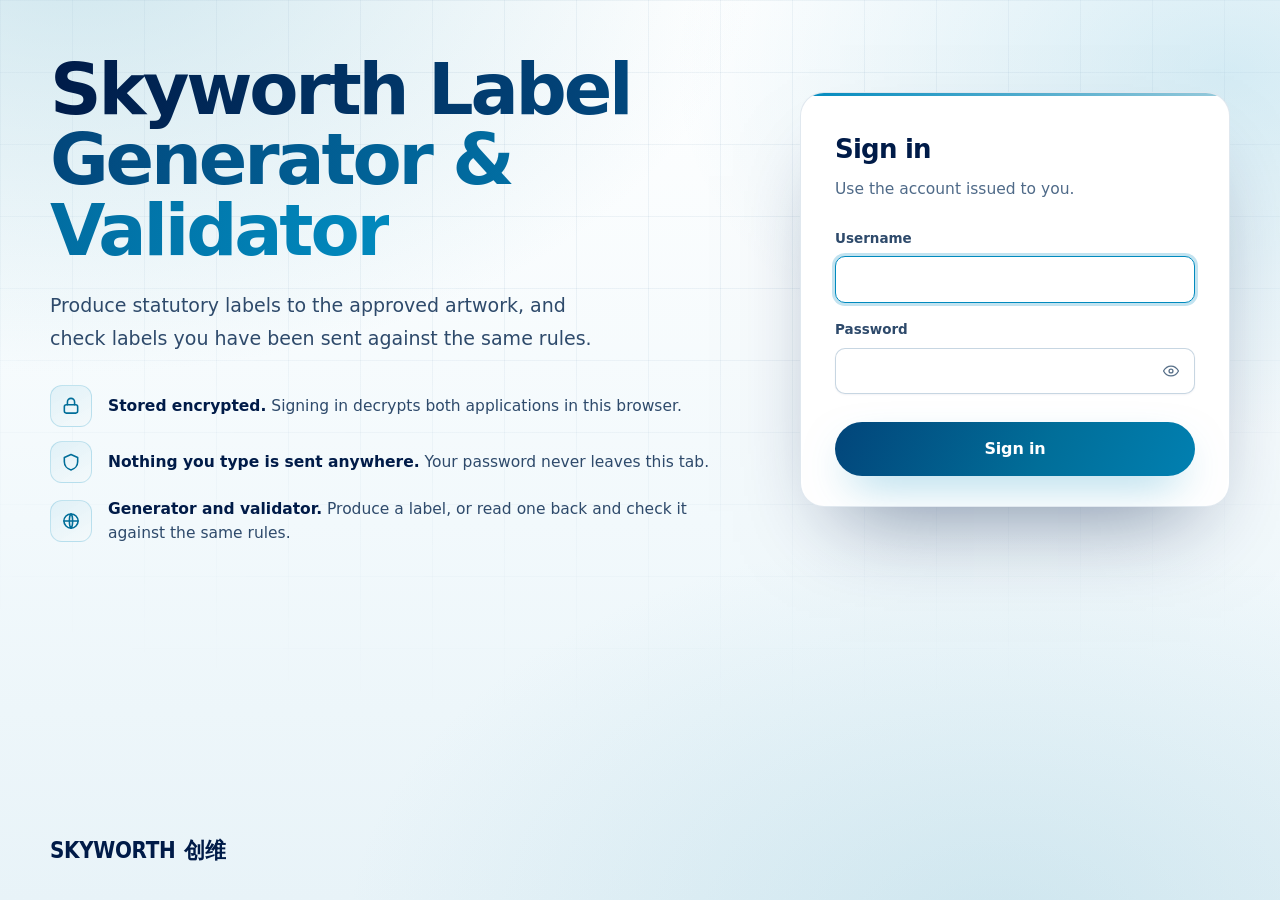
==== commit fcbbf1ba: "Deploy encrypted site build" ====
--- a/index.html
+++ b/index.html
@@ -31,6 +31,7 @@
 
 
 <main class="gate">
+  <div class="ui-grid" aria-hidden="true"></div>
   <div class="wrap grid">
 
     <section class="intro">
--- a/auth/ui.css
+++ b/auth/ui.css
@@ -5,139 +5,215 @@
    these tokens, so the sign-in page, the landing page, the portal, the thirty
    generators, the validator and the release notes read as one product.
 
-   It is TOKENS AND BASE ONLY - no component classes. The pages already use
-   names like .card, .chip and .wrap for different things, and a shared rule
-   for any of them would land on all of them at once.
-
-   Every name is --ui-*, for the same reason: the validator has its own --ink,
-   --line and --brand, and those must keep meaning what they mean there.
-
-   Reaches the sign-in page too: the build copies this file and the font to
-   auth/ in the clear, because that page loads before anyone has a key.
-
-   The references it follows (CLAUDE.md, UI rules):
-     Emil Kowalski - custom ease-out curves, UI motion under 300ms, a press
-       that scales to 0.97, hover only where there is a real pointer, motion
-       only on transform and opacity, and less of it on request.
-     Taste - one accent, one radius system, tinted shadows, no pure black or
-       white text, glass with an inner edge and a solid fallback. */
+   THE REFERENCE (CLAUDE.md, UI rules) is the pair of sites in
+   D:\Programming\Projects\product_management-main and quality_engineering-main
+   - one design, two sets of copy. Every value below is theirs unless a
+   comment says why not: their palette #001B48 #02457A #018ABE #97CADB
+   #D6E8EE, Sora over Inter with JetBrains Mono for labels, radii 10/16/24/32
+   with pills for anything you press, navy-tinted shadows with a negative
+   spread, and one ease, cubic-bezier(.22,.61,.36,1).
+
+   Tokens and base, and a very few shared pieces, all named --ui-* / .ui-*.
+   The pages already use names like .card, .chip and .wrap for different
+   things, and the validator has its own --ink, --line and --brand; a shared
+   rule under any of those names would land on all of them at once.
+
+   Reaches the sign-in page too: the build copies this file and the fonts to
+   auth/ in the clear, because that page loads before anyone has a key. */
 
 /* ------------------------------------------------------------------ type */
 
-/* Geist, self-hosted: this app runs offline and its pages allow fonts from
-   their own origin only. One variable file covers every weight. Licence in
-   fonts/Geist-OFL.txt (SIL Open Font License 1.1). */
-@font-face{
-  font-family:'Geist';
-  src:url('fonts/Geist-Variable.woff2') format('woff2');
-  font-weight:100 900;font-style:normal;font-display:swap;
-}
-@font-face{
-  font-family:'Geist Mono';
-  src:url('fonts/GeistMono-Variable.woff2') format('woff2');
-  font-weight:100 900;font-style:normal;font-display:swap;
-}
+/* Self-hosted, never Google Fonts: this app runs offline and its pages allow
+   fonts from their own origin only. Variable files, so one file per script
+   covers every weight. Latin and Latin Extended - the second carries the
+   rupee sign (U+20B9) the MRP hints and checks print; a browser fetches it
+   only when a page draws one of its characters. Licences alongside, SIL OFL 1.1. */
+@font-face{font-family:'Sora';font-style:normal;font-weight:100 800;font-display:swap;
+  src:url('fonts/Sora-latin.woff2') format('woff2');
+  unicode-range:U+0000-00FF,U+0131,U+0152-0153,U+02BB-02BC,U+02C6,U+02DA,U+02DC,U+0304,U+0308,U+0329,U+2000-206F,U+20AC,U+2122,U+2191,U+2193,U+2212,U+2215,U+FEFF,U+FFFD}
+@font-face{font-family:'Sora';font-style:normal;font-weight:100 800;font-display:swap;
+  src:url('fonts/Sora-latin-ext.woff2') format('woff2');
+  unicode-range:U+0100-02BA,U+02BD-02C5,U+02C7-02CC,U+02CE-02D7,U+02DD-02FF,U+0304,U+0308,U+0329,U+1D00-1DBF,U+1E00-1E9F,U+1EF2-1EFF,U+2020,U+20A0-20AB,U+20AD-20C0,U+2113,U+2C60-2C7F,U+A720-A7FF}
+@font-face{font-family:'Inter';font-style:normal;font-weight:100 900;font-display:swap;
+  src:url('fonts/Inter-latin.woff2') format('woff2');
+  unicode-range:U+0000-00FF,U+0131,U+0152-0153,U+02BB-02BC,U+02C6,U+02DA,U+02DC,U+0304,U+0308,U+0329,U+2000-206F,U+20AC,U+2122,U+2191,U+2193,U+2212,U+2215,U+FEFF,U+FFFD}
+@font-face{font-family:'Inter';font-style:normal;font-weight:100 900;font-display:swap;
+  src:url('fonts/Inter-latin-ext.woff2') format('woff2');
+  unicode-range:U+0100-02BA,U+02BD-02C5,U+02C7-02CC,U+02CE-02D7,U+02DD-02FF,U+0304,U+0308,U+0329,U+1D00-1DBF,U+1E00-1E9F,U+1EF2-1EFF,U+2020,U+20A0-20AB,U+20AD-20C0,U+2113,U+2C60-2C7F,U+A720-A7FF}
+@font-face{font-family:'JetBrains Mono';font-style:normal;font-weight:100 800;font-display:swap;
+  src:url('fonts/JetBrainsMono-latin.woff2') format('woff2');
+  unicode-range:U+0000-00FF,U+0131,U+0152-0153,U+02BB-02BC,U+02C6,U+02DA,U+02DC,U+0304,U+0308,U+0329,U+2000-206F,U+20AC,U+2122,U+2191,U+2193,U+2212,U+2215,U+FEFF,U+FFFD}
+@font-face{font-family:'JetBrains Mono';font-style:normal;font-weight:100 800;font-display:swap;
+  src:url('fonts/JetBrainsMono-latin-ext.woff2') format('woff2');
+  unicode-range:U+0100-02BA,U+02BD-02C5,U+02C7-02CC,U+02CE-02D7,U+02DD-02FF,U+0304,U+0308,U+0329,U+1D00-1DBF,U+1E00-1E9F,U+1EF2-1EFF,U+2020,U+20A0-20AB,U+20AD-20C0,U+2113,U+2C60-2C7F,U+A720-A7FF}
 
 :root{
-  /* Chinese has no Geist glyphs; the system CJK face takes over per character. */
-  --ui-font:'Geist','Segoe UI Variable Text','Segoe UI',system-ui,-apple-system,
+  /* Chinese has none of these glyphs; the system CJK face takes over per
+     character, in every stack. */
+  --ui-font:'Inter','Segoe UI Variable Text','Segoe UI',system-ui,-apple-system,
             'Microsoft YaHei','PingFang SC','Noto Sans SC',sans-serif;
-  --ui-mono:'Geist Mono',ui-monospace,'Cascadia Mono',Consolas,monospace;
+  --ui-display:'Sora','Inter','Segoe UI',system-ui,-apple-system,
+               'Microsoft YaHei','PingFang SC','Noto Sans SC',sans-serif;
+  --ui-mono:'JetBrains Mono',ui-monospace,'Cascadia Mono',Consolas,
+            'Microsoft YaHei','PingFang SC',monospace;
 
   /* ---------------------------------------------------------------- ink
-     Off-black navy, never #000. Measured on white:
-       900 16.2:1   700 10.6:1   500 6.9:1   400 5.2:1 (13px and up only) */
-  --ui-ink:#0b1d30;
-  --ui-ink-2:#22384f;
-  --ui-ink-3:#42586e;
-  --ui-ink-4:#5a6e83;
-
-  /* -------------------------------------------------------------- brand
-     The Skyworth navy, and ONE accent - the blue the whole product uses for
-     "this is the thing to press" and "this is selected". Accent text 5.4:1.
-     The gradient runs navy into that blue and is the premium touch: primary
-     buttons, the selected item, the product name. Nowhere else. */
-  --ui-navy:#0a2c4d;
-  --ui-accent:#1a6fa8;
-  --ui-accent-ink:#13507f;          /* links, accent text on tints: 8.1:1 */
-  --ui-accent-tint:#eef5fb;
-  --ui-accent-line:#cfe0ef;
-  --ui-gradient:linear-gradient(118deg,#0a2c4d 0%,#13507f 52%,#1a6fa8 100%);
-  --ui-gradient-text:linear-gradient(110deg,#0a2c4d 0%,#13507f 56%,#1a6fa8 100%);
+     The reference's navy text ramp. Measured on white / on the paper:
+       ink   #001B48 16.8 / 15.8     ink-2 #2E4A6B  9.1 / 8.6
+       ink-3 #4F6A88  5.6 / 5.3      ink-4 #587089  5.1 / 4.8
+     ink-4 is ours - the reference stops at ink-3 - for hints and notes. */
+  --ui-ink:#001B48;
+  --ui-ink-2:#2E4A6B;
+  --ui-ink-3:#4F6A88;
+  --ui-ink-4:#587089;
+
+  /* -------------------------------------------------------------- brand */
+  --ui-navy:#001B48;
+  --ui-navy-2:#02457A;
+  --ui-accent:#018ABE;              /* fills, borders, rings, dots - not text: 3.9:1 */
+  --ui-accent-ink:#016E99;          /* accent TEXT, links: 5.7:1 */
+  --ui-sky:#97CADB;
+  --ui-mist:#D6E8EE;
+  --ui-accent-tint:#EDF7FB;         /* 7% of the accent on white */
+  --ui-accent-line:#C7E5F1;         /* 22% */
+
+  /* The reference's two gradients, as it uses them:
+       accent - cyan into sky - for the things that are DRAWN: the rule before
+                a kicker, the bar across a card, a dot, a progress line.
+       title  - navy into cyan - for display text: the product name, figures.
+     And one of ours. The reference also fills its primary button with the
+     accent gradient under white text, and white on the sky end is 1.8:1.
+     Here a button says Save or Download PDF to an operator who has to read
+     it, so text sits on the deep end of the same palette instead - the
+     reference's own hover state for that button, run from navy-2 - 5.7:1 to
+     9.8:1 everywhere under the words. */
+  --ui-grad-accent:linear-gradient(115deg,#018ABE 0%,#97CADB 100%);
+  --ui-gradient-text:linear-gradient(104deg,#001B48 0%,#02457A 40%,#018ABE 100%);
+  --ui-gradient:linear-gradient(115deg,#02457A 0%,#016E99 58%,#0180B1 100%);
+  --ui-grad-deep:linear-gradient(135deg,#001B48 0%,#02457A 52%,#018ABE 130%);
 
   /* ------------------------------------------------------------- status
-     Semantics stay where they were: green good, amber check, red stop. */
+     Semantics stay where they were: green good, amber check, red stop. The
+     reference's live dot is its green. */
   --ui-ok:#0e7a4a;    --ui-ok-tint:#ecf8f1;    --ui-ok-line:#bfe6cf;
   --ui-warn:#8a5206;  --ui-warn-tint:#fff8eb;  --ui-warn-line:#f3d9a4;
   --ui-err:#b4232c;   --ui-err-tint:#fdf1f1;   --ui-err-line:#f2c4c4;
+  --ui-live:#35D6A4;
 
   /* ----------------------------------------------------------- surfaces */
-  --ui-page:#f4f7fb;
+  --ui-page:#F2F9FC;                /* the reference's paper */
   --ui-surface:#ffffff;
-  --ui-surface-2:#f7fafd;           /* wells, insets, quiet fills */
-  --ui-line:rgba(11,29,48,.09);     /* hairlines */
-  --ui-line-2:rgba(11,29,48,.16);   /* control borders */
-
-  /* The ground: two wide, faint fields of the brand blue and its teal over a
-     cool off-white, fixed to the window so content scrolls over it. */
+  --ui-surface-2:#F2F9FC;           /* wells, insets, quiet fills */
+  --ui-line:rgba(2,69,122,.12);     /* hairlines */
+  --ui-line-2:rgba(2,69,122,.22);   /* control borders */
+
+  /* The ground: the reference's light hero - washes of sky and cyan over
+     white running down into paper - fixed to the window so content scrolls
+     over it. */
   --ui-ground:
-    radial-gradient(1200px 640px at 10% -14%,rgba(26,111,168,.14),transparent 62%),
-    radial-gradient(1000px 560px at 94% -8%,rgba(8,145,178,.10),transparent 60%),
-    radial-gradient(1100px 620px at 50% 118%,rgba(10,44,77,.07),transparent 62%),
-    #f4f7fb;
-
-  /* Glass: frosted, with the two details that make it read as a pane rather
-     than a faded box - a 1px light inner edge, and a hairline outside it. */
-  --ui-glass-bg:linear-gradient(180deg,rgba(255,255,255,.80),rgba(255,255,255,.64));
-  --ui-glass-blur:blur(20px) saturate(160%);
-  --ui-glass-edge:inset 0 1px 0 rgba(255,255,255,.85),0 0 0 1px rgba(11,29,48,.06);
+    radial-gradient(95% 85% at 6% -6%,rgba(151,202,219,.46),transparent 56%),
+    radial-gradient(75% 70% at 96% 8%,rgba(1,138,190,.16),transparent 58%),
+    radial-gradient(85% 75% at 78% 104%,rgba(151,202,219,.32),transparent 60%),
+    linear-gradient(180deg,#FFFFFF 0%,#F2F9FC 58%,#E8F3F8 100%);
+
+  /* The reference's faint drafting grid, for the top of a page. Masked to a
+     soft oval so it has no edge. Used through .ui-grid below. */
+  --ui-grid-lines:
+    linear-gradient(rgba(2,69,122,.055) 1px,transparent 1px),
+    linear-gradient(90deg,rgba(2,69,122,.055) 1px,transparent 1px);
+
+  /* Glass, as the reference's header: white at three quarters, a strong blur
+     with the colour lifted, a navy hairline. */
+  --ui-glass-bg:rgba(255,255,255,.74);
+  --ui-glass-blur:blur(18px) saturate(165%);
+  --ui-glass-edge:inset 0 1px 0 rgba(255,255,255,.7),0 0 0 1px rgba(2,69,122,.09);
 
   /* --------------------------------------------------------------- shape
-     ONE radius system, written down so it is followed everywhere:
-       containers (cards, panels, sections, dialogs)  16px
-       controls   (buttons, inputs, menus)            10px
-       selections (segments, tabs, chips, the bar)    pill */
-  --ui-r-card:16px;
+     The reference's radii:
+       sm 10  inputs, small tiles        md 16  stat strips, facts, panels
+       lg 24  cards                      xl 32  a framed picture
+     and pills for everything that is pressed or chosen: buttons, chips,
+     tags, tabs, the header. */
+  --ui-r-sm:10px;
+  --ui-r-md:16px;
+  --ui-r-lg:24px;
+  --ui-r-xl:32px;
+  --ui-r-card:24px;
   --ui-r-ctrl:10px;
   --ui-r-pill:999px;
 
-  /* Shadows tinted to the navy, never grey-black, and layered: a tight one
-     for the edge, a wide soft one for the lift. */
-  --ui-shadow-1:0 1px 2px rgba(10,44,77,.05),0 1px 1px rgba(10,44,77,.03);
-  --ui-shadow-2:0 1px 2px rgba(10,44,77,.05),0 10px 28px -14px rgba(10,44,77,.20);
-  --ui-shadow-3:0 2px 6px rgba(10,44,77,.06),0 26px 54px -22px rgba(10,44,77,.32);
-  --ui-shadow-press:0 1px 2px rgba(10,44,77,.22),0 6px 16px -6px rgba(19,80,127,.50);
-
-  --ui-ring:0 0 0 3px rgba(26,111,168,.24);
+  /* Shadows tinted to the navy, never grey-black, with a negative spread so
+     the shadow sits under the thing rather than around it. */
+  --ui-shadow-1:0 1px 2px rgba(0,27,72,.05);
+  --ui-shadow-2:0 6px 18px -8px rgba(0,27,72,.22);
+  --ui-shadow-3:0 22px 46px -22px rgba(0,27,72,.34);
+  --ui-shadow-4:0 44px 88px -40px rgba(0,27,72,.52);
+  --ui-glow:0 18px 46px -16px rgba(1,138,190,.55);
+  --ui-glow-hover:0 26px 60px -18px rgba(1,138,190,.72);
+  --ui-shadow-press:0 10px 24px -12px rgba(1,110,153,.65);
+
+  --ui-ring:0 0 0 3px rgba(1,138,190,.24);
 
   /* -------------------------------------------------------------- motion
-     Emil Kowalski's curves. ease-out for anything responding to the user,
-     ease-in-out for things moving on screen; never ease-in. */
-  --ui-ease-out:cubic-bezier(.23,1,.32,1);
-  --ui-ease-in-out:cubic-bezier(.77,0,.175,1);
+     ONE curve, the reference's, for everything. Its timings: a quarter of a
+     second for colour and a small lift, four tenths for a card, three
+     quarters for something arriving. The old names are kept as aliases so
+     no page has to change for the curve to. */
+  --ui-ease:cubic-bezier(.22,.61,.36,1);
+  --ui-ease-out:var(--ui-ease);
+  --ui-ease-in-out:var(--ui-ease);
   --ui-press:140ms;                 /* button press feedback */
-  --ui-hover:180ms;                 /* colour and lift on hover */
-  --ui-enter:320ms;                 /* first appearance of a section */
+  --ui-hover:250ms;                 /* colour and a small lift */
+  --ui-lift:400ms;                  /* a card rising under the pointer */
+  --ui-enter:750ms;                 /* first appearance */
 }
 
 /* ------------------------------------------------------------------ base */
 
-::selection{background:rgba(26,111,168,.18);color:var(--ui-ink)}
+::selection{background:#018ABE;color:#fff}
 
 /* A visible ring for keyboard users, never for a mouse click. */
 :focus-visible{outline:2px solid var(--ui-accent);outline-offset:2px}
 
-/* The entrance every surface uses for its first paint: a short rise, once.
-   Opacity and transform only - nothing that makes the browser lay out again. */
+/* The entrance every surface uses for its first paint: the reference's
+   stagger step - a rise of 26px over three quarters of a second, once.
+   Opacity and transform only, nothing that makes the browser lay out again.
+   Pages run it with fill-mode `backwards`, never `both`: a fill that outlasts
+   the animation holds transform:none and silently cancels hover lifts. */
 @keyframes ui-rise{
-  from{opacity:0;transform:translateY(8px)}
+  from{opacity:0;transform:translateY(26px)}
   to{opacity:1;transform:none}
 }
+@keyframes ui-fade{from{opacity:0}to{opacity:1}}
+
+/* The live dot's ring, as on the reference's "open to" badge. */
+@keyframes ui-ping{75%,100%{transform:scale(2.6);opacity:0}}
+
+/* ---------------------------------------------------------- shared pieces */
+
+/* The kicker: a small mono label in capitals with the accent rule before it,
+   over a section's title. Chinese has no capitals to make and keeps its own
+   spacing, so the tracking comes off for it. */
+.ui-kicker{display:inline-flex;align-items:center;gap:12px;margin:0;
+  color:var(--ui-accent-ink);font-family:var(--ui-mono);font-size:.72rem;font-weight:500;
+  letter-spacing:.22em;text-transform:uppercase}
+.ui-kicker::before{content:"";width:34px;height:2px;border-radius:2px;flex:none;
+  background:var(--ui-grad-accent)}
+:lang(zh) .ui-kicker{letter-spacing:.08em}
+
+/* The drafting grid as a layer: put it first in a positioned box. Behind
+   everything and never a target for the pointer, so it can never stand over
+   the brand the seal in guard.js watches. */
+.ui-grid{position:absolute;inset:0;z-index:-1;pointer-events:none;
+  background-image:var(--ui-grid-lines);background-size:72px 72px;
+  -webkit-mask-image:radial-gradient(120% 90% at 50% 20%,#000 18%,transparent 74%);
+  mask-image:radial-gradient(120% 90% at 50% 20%,#000 18%,transparent 74%)}
 
 /* Less motion means less MOVEMENT, not none: fades and colour changes stay,
    anything that travels or scales does not. */
 @media (prefers-reduced-motion:reduce){
-  :root{--ui-press:0ms;--ui-enter:0ms}
+  :root{--ui-press:0ms}
+  @keyframes ui-rise{from{opacity:0}to{opacity:1}}
 }
 
 /* Glass needs something solid to fall back on where transparency is unwanted. */
--- a/auth/shell.css
+++ b/auth/shell.css
@@ -5,9 +5,11 @@
  * copies that file here from docs/assets/ in the clear, because this page
  * loads before anyone has a key.
  *
- * The page is one decision - sign in - so it is the product's name on the
- * brand ground, and a single glass pane holding the form. The generator pages
- * carry their own styling and are untouched by this file.
+ * The page is one decision - sign in - so it is the reference sites' hero
+ * (CLAUDE.md, UI rules): the product's name big in Sora on the light ground
+ * with its drafting grid, and one card holding the form, its accent bar
+ * across the top. The generator pages carry their own styling and are
+ * untouched by this file.
  */
 
 *{box-sizing:border-box}
@@ -29,14 +31,14 @@
    As a flex item the .wrap would not shrink below its content - flex items
    default to min-width:auto - so a large headline pushes the grid wider than
    the window and both columns run off the edges. */
-.gate{position:relative;z-index:1;flex:1;padding:clamp(34px,6vh,72px) 0 72px}
+.gate{position:relative;z-index:1;isolation:isolate;flex:1;padding:clamp(34px,6vh,72px) 0 72px}
 
 .grid{display:grid;grid-template-columns:minmax(0,1.05fr) minmax(340px,430px);
       gap:clamp(32px,5vw,80px);align-items:center;min-width:0}
 .intro{min-width:0}
 
-h1{margin:0;font-weight:700;letter-spacing:-.035em;line-height:1.03;
-   font-size:clamp(42px,5.8vw,76px);color:var(--ui-navy)}
+h1{margin:0;font-family:var(--ui-display);font-weight:800;letter-spacing:-.045em;line-height:.98;
+   font-size:clamp(42px,5.6vw,74px);color:var(--ui-navy)}
 
 /* The gradient over a solid colour, so the words never vanish if a browser
    declines the clip. */
@@ -44,30 +46,33 @@
       -webkit-background-clip:text;background-clip:text;
       -webkit-text-fill-color:transparent;color:var(--ui-navy)}
 
-.lede{margin:20px 0 0;font-size:clamp(16.5px,1.6vw,20px);line-height:1.6;
-      color:var(--ui-ink-3);max-width:46ch}
+.lede{margin:24px 0 0;font-size:clamp(16.5px,1.5vw,19px);line-height:1.75;
+      color:var(--ui-ink-2);max-width:46ch}
 
 .points{list-style:none;margin:30px 0 0;padding:0;display:flex;
         flex-direction:column;gap:14px}
-.points li{display:flex;align-items:flex-start;gap:14px;font-size:15.5px;
-           color:var(--ui-ink-3);line-height:1.55}
-/* Each icon in a small tinted tile, so the three read as a set. */
-.points svg{width:34px;height:34px;flex:none;padding:7px;border-radius:10px;
-            color:var(--ui-accent-ink);background:rgba(255,255,255,.7);
-            box-shadow:var(--ui-glass-edge)}
-.points b{color:var(--ui-ink-2);font-weight:600}
+.points li{display:flex;align-items:center;gap:16px;font-size:15.5px;
+           color:var(--ui-ink-2);line-height:1.55}
+/* Each icon in the reference's icon tile - a cyan-to-sky tint with a cyan
+   edge - so the three read as a set. */
+.points svg{width:42px;height:42px;flex:none;padding:10px;border-radius:12px;
+            color:var(--ui-accent-ink);
+            background:linear-gradient(150deg,rgba(1,138,190,.12),rgba(151,202,219,.10)),#fff;
+            border:1px solid rgba(1,138,190,.2)}
+.points b{color:var(--ui-ink);font-weight:600}
 
 /* --------------------------------- card --------------------------------- */
 
-/* The form, on glass: the brand ground shows through, the edge and the lift
-   come from the tokens. */
-.card{position:relative;background:var(--ui-glass-bg);
-      -webkit-backdrop-filter:var(--ui-glass-blur);backdrop-filter:var(--ui-glass-blur);
-      border-radius:var(--ui-r-card);padding:34px 34px 30px;
-      display:flex;flex-direction:column;
-      box-shadow:var(--ui-glass-edge),var(--ui-shadow-3)}
+/* The form on the reference's card: white, a navy hairline, 24px corners,
+   and its accent bar - drawn in for good here, since the form is the one
+   thing on the page to act on. */
+.card{position:relative;overflow:hidden;background:var(--ui-surface);
+      border:1px solid var(--ui-line);border-radius:var(--ui-r-card);padding:36px 34px 30px;
+      display:flex;flex-direction:column;box-shadow:var(--ui-shadow-4)}
+.card::before{content:"";position:absolute;top:0;left:0;right:0;height:3px;
+      background:var(--ui-grad-accent)}
 
-h2{margin:0;font-size:26px;font-weight:650;letter-spacing:-.025em;color:var(--ui-ink)}
+h2{margin:0;font-family:var(--ui-display);font-size:26px;font-weight:700;letter-spacing:-.03em;color:var(--ui-ink)}
 .sub{margin:6px 0 26px;font-size:15.5px;color:var(--ui-ink-3)}
 
 /* -------------------------------- fields -------------------------------- */
@@ -77,10 +82,10 @@
 .field label{font-size:13.5px;font-weight:600;color:var(--ui-ink-2);margin-bottom:7px}
 
 input{font-family:inherit;font-size:16px;color:var(--ui-ink);padding:13px 15px;
-      width:100%;border:1px solid var(--ui-line-2);border-radius:var(--ui-r-ctrl);
+      width:100%;border:1px solid var(--ui-line-2);border-radius:var(--ui-r-sm);
       background:var(--ui-surface);box-shadow:var(--ui-shadow-1);
-      transition:border-color var(--ui-hover) ease,box-shadow var(--ui-hover) ease}
-input:hover{border-color:rgba(11,29,48,.26)}
+      transition:border-color var(--ui-hover) var(--ui-ease),box-shadow var(--ui-hover) var(--ui-ease)}
+input:hover{border-color:rgba(1,138,190,.45)}
 input:focus{outline:none;border-color:var(--ui-accent);box-shadow:var(--ui-ring)}
 /* Marks the field at fault after a failure, without shouting. */
 input.wrong{border-color:var(--ui-err-line);background:#fffbfb}
@@ -101,14 +106,16 @@
 
 /* -------------------------------- button -------------------------------- */
 
-.go{position:relative;margin-top:10px;font-family:inherit;font-size:16px;
-    font-weight:600;letter-spacing:-.005em;color:#fff;padding:15px 22px;border:0;
-    border-radius:var(--ui-r-ctrl);cursor:pointer;background:var(--ui-gradient);
-    box-shadow:inset 0 1px 0 rgba(255,255,255,.18),var(--ui-shadow-press);
-    transition:transform var(--ui-press) var(--ui-ease-out),filter var(--ui-hover) ease,
-               box-shadow var(--ui-hover) ease}
+/* The reference's primary button: a pill in the display face, on the deep
+   gradient, with the cyan glow under it. */
+.go{position:relative;margin-top:12px;min-height:54px;font-family:var(--ui-display);font-size:16px;
+    font-weight:600;letter-spacing:-.01em;color:#fff;padding:15px 28px;border:0;
+    border-radius:var(--ui-r-pill);cursor:pointer;background:var(--ui-gradient);
+    box-shadow:var(--ui-glow);
+    transition:transform var(--ui-hover) var(--ui-ease),filter var(--ui-hover) var(--ui-ease),
+               box-shadow var(--ui-hover) var(--ui-ease)}
 /* The press: it gives the moment it is pressed, and comes back quickly. */
-.go:active:not(:disabled){transform:scale(.97)}
+.go:active:not(:disabled){transform:scale(.97);transition-duration:var(--ui-press)}
 .go:disabled{opacity:.6;cursor:default;box-shadow:none}
 
 /* A spinner that turns quickly reads as a faster sign-in than a slow one. */
@@ -120,7 +127,8 @@
 
 @media (hover:hover) and (pointer:fine){
   .peek:hover{color:var(--ui-accent-ink);background:var(--ui-accent-tint)}
-  .go:hover:not(:disabled){filter:brightness(1.08)}
+  .go:hover:not(:disabled){transform:translateY(-2px);box-shadow:var(--ui-glow-hover);filter:brightness(1.06)}
+  .go:active:not(:disabled){transform:scale(.97)}
 }
 
 /* -------------------------------- status -------------------------------- */
@@ -132,14 +140,14 @@
 /* Three weights of message, because they mean different things: something you
    typed, something that will pass on its own, something genuinely broken. */
 .status.error,.status.warn,.status.info{
-  text-align:left;padding:12px 14px;border-radius:var(--ui-r-ctrl);
+  text-align:left;padding:12px 14px;border-radius:var(--ui-r-sm);
   border:1px solid;font-weight:500}
 .status.error{color:var(--ui-err);  background:var(--ui-err-tint);  border-color:var(--ui-err-line)}
 .status.warn {color:var(--ui-warn); background:var(--ui-warn-tint); border-color:var(--ui-warn-line)}
 .status.info {color:var(--ui-ok);   background:var(--ui-ok-tint);   border-color:var(--ui-ok-line)}
 .status b{font-weight:650}
 .status .hint{display:block;margin-top:6px;font-weight:400;opacity:.92;font-size:13.5px}
-.status code{font-family:var(--ui-mono);font-size:12px;background:rgba(11,29,48,.06);
+.status code{font-family:var(--ui-mono);font-size:12px;background:rgba(2,69,122,.06);
              border-radius:6px;padding:2px 7px;display:inline-block;margin-top:5px;
              word-break:break-all}
 
@@ -185,5 +193,5 @@
 @media (prefers-reduced-motion:reduce){
   .spinner{animation-duration:2.4s}
   .card.nope{animation:none}
-  .go:active:not(:disabled){transform:none}
+  .go:active:not(:disabled),.go:hover:not(:disabled){transform:none}
 }
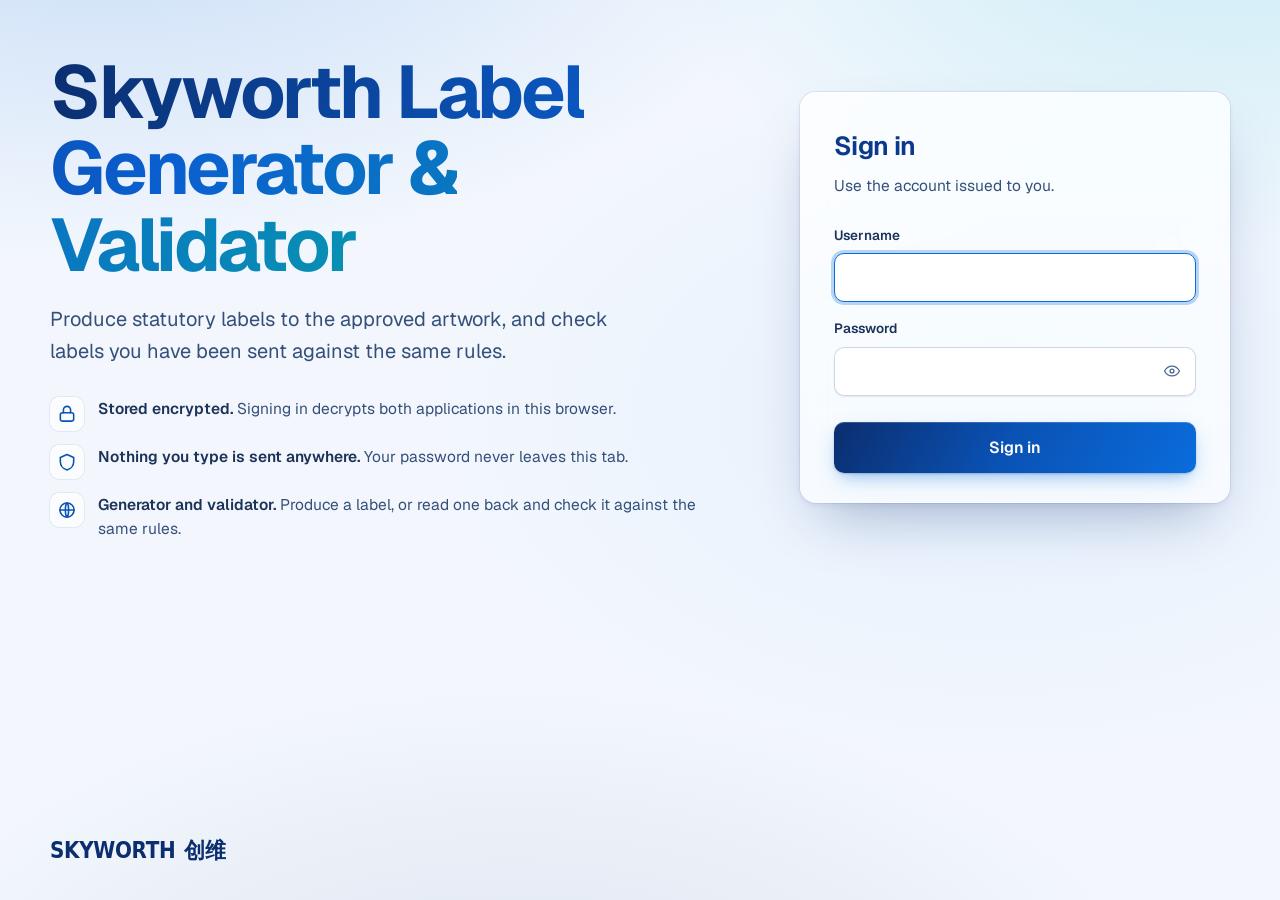
==== commit cd18a3ef: "Deploy encrypted site build" ====
--- a/index.html
+++ b/index.html
@@ -31,7 +31,6 @@
 
 
 <main class="gate">
-  <div class="ui-grid" aria-hidden="true"></div>
   <div class="wrap grid">
 
     <section class="intro">
--- a/auth/ui.css
+++ b/auth/ui.css
@@ -5,215 +5,159 @@
    these tokens, so the sign-in page, the landing page, the portal, the thirty
    generators, the validator and the release notes read as one product.
 
-   THE REFERENCE (CLAUDE.md, UI rules) is the pair of sites in
-   D:\Programming\Projects\product_management-main and quality_engineering-main
-   - one design, two sets of copy. Every value below is theirs unless a
-   comment says why not: their palette #001B48 #02457A #018ABE #97CADB
-   #D6E8EE, Sora over Inter with JetBrains Mono for labels, radii 10/16/24/32
-   with pills for anything you press, navy-tinted shadows with a negative
-   spread, and one ease, cubic-bezier(.22,.61,.36,1).
+   It is TOKENS AND BASE ONLY - no component classes. The pages already use
+   names like .card, .chip and .wrap for different things, and a shared rule
+   for any of them would land on all of them at once.
 
-   Tokens and base, and a very few shared pieces, all named --ui-* / .ui-*.
-   The pages already use names like .card, .chip and .wrap for different
-   things, and the validator has its own --ink, --line and --brand; a shared
-   rule under any of those names would land on all of them at once.
+   Every name is --ui-*, for the same reason: the validator has its own --ink,
+   --line and --brand, and those must keep meaning what they mean there.
 
-   Reaches the sign-in page too: the build copies this file and the fonts to
-   auth/ in the clear, because that page loads before anyone has a key. */
+   Reaches the sign-in page too: the build copies this file and the font to
+   auth/ in the clear, because that page loads before anyone has a key.
+
+   The references it follows (CLAUDE.md, UI rules):
+     Emil Kowalski - custom ease-out curves, UI motion under 300ms, a press
+       that scales to 0.97, hover only where there is a real pointer, motion
+       only on transform and opacity, and less of it on request.
+     Taste - one accent, one radius system, tinted shadows, no pure black or
+       white text, glass with an inner edge and a solid fallback. */
 
 /* ------------------------------------------------------------------ type */
 
-/* Self-hosted, never Google Fonts: this app runs offline and its pages allow
-   fonts from their own origin only. Variable files, so one file per script
-   covers every weight. Latin and Latin Extended - the second carries the
-   rupee sign (U+20B9) the MRP hints and checks print; a browser fetches it
-   only when a page draws one of its characters. Licences alongside, SIL OFL 1.1. */
-@font-face{font-family:'Sora';font-style:normal;font-weight:100 800;font-display:swap;
-  src:url('fonts/Sora-latin.woff2') format('woff2');
-  unicode-range:U+0000-00FF,U+0131,U+0152-0153,U+02BB-02BC,U+02C6,U+02DA,U+02DC,U+0304,U+0308,U+0329,U+2000-206F,U+20AC,U+2122,U+2191,U+2193,U+2212,U+2215,U+FEFF,U+FFFD}
-@font-face{font-family:'Sora';font-style:normal;font-weight:100 800;font-display:swap;
-  src:url('fonts/Sora-latin-ext.woff2') format('woff2');
-  unicode-range:U+0100-02BA,U+02BD-02C5,U+02C7-02CC,U+02CE-02D7,U+02DD-02FF,U+0304,U+0308,U+0329,U+1D00-1DBF,U+1E00-1E9F,U+1EF2-1EFF,U+2020,U+20A0-20AB,U+20AD-20C0,U+2113,U+2C60-2C7F,U+A720-A7FF}
-@font-face{font-family:'Inter';font-style:normal;font-weight:100 900;font-display:swap;
-  src:url('fonts/Inter-latin.woff2') format('woff2');
-  unicode-range:U+0000-00FF,U+0131,U+0152-0153,U+02BB-02BC,U+02C6,U+02DA,U+02DC,U+0304,U+0308,U+0329,U+2000-206F,U+20AC,U+2122,U+2191,U+2193,U+2212,U+2215,U+FEFF,U+FFFD}
-@font-face{font-family:'Inter';font-style:normal;font-weight:100 900;font-display:swap;
-  src:url('fonts/Inter-latin-ext.woff2') format('woff2');
-  unicode-range:U+0100-02BA,U+02BD-02C5,U+02C7-02CC,U+02CE-02D7,U+02DD-02FF,U+0304,U+0308,U+0329,U+1D00-1DBF,U+1E00-1E9F,U+1EF2-1EFF,U+2020,U+20A0-20AB,U+20AD-20C0,U+2113,U+2C60-2C7F,U+A720-A7FF}
-@font-face{font-family:'JetBrains Mono';font-style:normal;font-weight:100 800;font-display:swap;
-  src:url('fonts/JetBrainsMono-latin.woff2') format('woff2');
-  unicode-range:U+0000-00FF,U+0131,U+0152-0153,U+02BB-02BC,U+02C6,U+02DA,U+02DC,U+0304,U+0308,U+0329,U+2000-206F,U+20AC,U+2122,U+2191,U+2193,U+2212,U+2215,U+FEFF,U+FFFD}
-@font-face{font-family:'JetBrains Mono';font-style:normal;font-weight:100 800;font-display:swap;
-  src:url('fonts/JetBrainsMono-latin-ext.woff2') format('woff2');
-  unicode-range:U+0100-02BA,U+02BD-02C5,U+02C7-02CC,U+02CE-02D7,U+02DD-02FF,U+0304,U+0308,U+0329,U+1D00-1DBF,U+1E00-1E9F,U+1EF2-1EFF,U+2020,U+20A0-20AB,U+20AD-20C0,U+2113,U+2C60-2C7F,U+A720-A7FF}
+/* Geist, self-hosted: this app runs offline and its pages allow fonts from
+   their own origin only. One variable file covers every weight. Licence in
+   fonts/Geist-OFL.txt (SIL Open Font License 1.1). */
+@font-face{
+  font-family:'Geist';
+  src:url('fonts/Geist-Variable.woff2') format('woff2');
+  font-weight:100 900;font-style:normal;font-display:swap;
+}
+@font-face{
+  font-family:'Geist Mono';
+  src:url('fonts/GeistMono-Variable.woff2') format('woff2');
+  font-weight:100 900;font-style:normal;font-display:swap;
+}
 
 :root{
-  /* Chinese has none of these glyphs; the system CJK face takes over per
-     character, in every stack. */
-  --ui-font:'Inter','Segoe UI Variable Text','Segoe UI',system-ui,-apple-system,
+  /* Chinese has no Geist glyphs; the system CJK face takes over per character. */
+  --ui-font:'Geist','Segoe UI Variable Text','Segoe UI',system-ui,-apple-system,
             'Microsoft YaHei','PingFang SC','Noto Sans SC',sans-serif;
-  --ui-display:'Sora','Inter','Segoe UI',system-ui,-apple-system,
-               'Microsoft YaHei','PingFang SC','Noto Sans SC',sans-serif;
-  --ui-mono:'JetBrains Mono',ui-monospace,'Cascadia Mono',Consolas,
-            'Microsoft YaHei','PingFang SC',monospace;
+  --ui-mono:'Geist Mono',ui-monospace,'Cascadia Mono',Consolas,monospace;
 
   /* ---------------------------------------------------------------- ink
-     The reference's navy text ramp. Measured on white / on the paper:
-       ink   #001B48 16.8 / 15.8     ink-2 #2E4A6B  9.1 / 8.6
-       ink-3 #4F6A88  5.6 / 5.3      ink-4 #587089  5.1 / 4.8
-     ink-4 is ours - the reference stops at ink-3 - for hints and notes. */
-  --ui-ink:#001B48;
-  --ui-ink-2:#2E4A6B;
-  --ui-ink-3:#4F6A88;
-  --ui-ink-4:#587089;
+     VIBRANT AND READABLE, 2026-10-05 - asked for in those words. Every ink
+     leans blue instead of grey, and every one is measured, not chosen by eye.
+     On white:
+       ink 17.6:1   ink-2 12.6:1   ink-3 8.2:1   ink-4 5.7:1 (5.3 on the page)
+     The secondary greys this replaced were 7.4:1 - the new ones are BOTH
+     more colourful and easier to read. */
+  --ui-ink:#0a1931;
+  --ui-ink-2:#1b3358;
+  --ui-ink-3:#34507a;
+  --ui-ink-4:#4d6890;
+  /* Headings: a royal blue rather than near-black, 10.5:1. */
+  --ui-heading:#0b3a8c;
 
-  /* -------------------------------------------------------------- brand */
-  --ui-navy:#001B48;
-  --ui-navy-2:#02457A;
-  --ui-accent:#018ABE;              /* fills, borders, rings, dots - not text: 3.9:1 */
-  --ui-accent-ink:#016E99;          /* accent TEXT, links: 5.7:1 */
-  --ui-sky:#97CADB;
-  --ui-mist:#D6E8EE;
-  --ui-accent-tint:#EDF7FB;         /* 7% of the accent on white */
-  --ui-accent-line:#C7E5F1;         /* 22% */
+  /* -------------------------------------------------------------- brand
+     The Skyworth navy, and ONE accent - a vivid azure the whole product uses
+     for "this is the thing to press" and "this is selected": 5.0:1 as text,
+     and white on it is 5.0:1. Accent ink, for links and words on tints,
+     7.3:1 (6.5:1 on the tint).
 
-  /* The reference's two gradients, as it uses them:
-       accent - cyan into sky - for the things that are DRAWN: the rule before
-                a kicker, the bar across a card, a dot, a progress line.
-       title  - navy into cyan - for display text: the product name, figures.
-     And one of ours. The reference also fills its primary button with the
-     accent gradient under white text, and white on the sky end is 1.8:1.
-     Here a button says Save or Download PDF to an operator who has to read
-     it, so text sits on the deep end of the same palette instead - the
-     reference's own hover state for that button, run from navy-2 - 5.7:1 to
-     9.8:1 everywhere under the words. */
-  --ui-grad-accent:linear-gradient(115deg,#018ABE 0%,#97CADB 100%);
-  --ui-gradient-text:linear-gradient(104deg,#001B48 0%,#02457A 40%,#018ABE 100%);
-  --ui-gradient:linear-gradient(115deg,#02457A 0%,#016E99 58%,#0180B1 100%);
-  --ui-grad-deep:linear-gradient(135deg,#001B48 0%,#02457A 52%,#018ABE 130%);
+     Two gradients, read in opposite directions, and they must not be swapped:
+       --ui-gradient       under WHITE TEXT (buttons, the selected item). Its
+                           brightest stop is the accent, so white stays 5:1
+                           from end to end.
+       --ui-gradient-text  IS the text (the product name, big headings). It
+                           runs on to cyan, 3.7:1 at that end - fine for
+                           display type, which needs 3:1, and why it is kept
+                           to display type. */
+  --ui-navy:#0b2e6f;
+  --ui-accent:#0a6cdc;
+  --ui-accent-ink:#0a52b5;
+  --ui-accent-tint:#eaf3ff;
+  --ui-accent-line:#c3dafb;
+  --ui-cyan:#06b6d4;                /* decoration only: never under text */
+  --ui-gradient:linear-gradient(118deg,#0b2e6f 0%,#0a52b5 48%,#0a6cdc 100%);
+  --ui-gradient-text:linear-gradient(110deg,#0b2e6f 0%,#0a5fd0 52%,#0891b2 100%);
 
   /* ------------------------------------------------------------- status
-     Semantics stay where they were: green good, amber check, red stop. The
-     reference's live dot is its green. */
-  --ui-ok:#0e7a4a;    --ui-ok-tint:#ecf8f1;    --ui-ok-line:#bfe6cf;
-  --ui-warn:#8a5206;  --ui-warn-tint:#fff8eb;  --ui-warn-line:#f3d9a4;
-  --ui-err:#b4232c;   --ui-err-tint:#fdf1f1;   --ui-err-line:#f2c4c4;
-  --ui-live:#35D6A4;
+     Semantics stay where they were: green good, amber check, red stop - each
+     brighter, each 5:1 or better on its own tint. */
+  --ui-ok:#087a43;    --ui-ok-tint:#e9f9f0;    --ui-ok-line:#b2e6c9;
+  --ui-warn:#a14a04;  --ui-warn-tint:#fff6e6;  --ui-warn-line:#f7d59a;
+  --ui-err:#c41d3a;   --ui-err-tint:#fff0f2;   --ui-err-line:#f7c1cb;
 
   /* ----------------------------------------------------------- surfaces */
-  --ui-page:#F2F9FC;                /* the reference's paper */
+  --ui-page:#f3f7fd;
   --ui-surface:#ffffff;
-  --ui-surface-2:#F2F9FC;           /* wells, insets, quiet fills */
-  --ui-line:rgba(2,69,122,.12);     /* hairlines */
-  --ui-line-2:rgba(2,69,122,.22);   /* control borders */
+  --ui-surface-2:#f5f9ff;           /* wells, insets, quiet fills */
+  --ui-line:rgba(10,40,100,.10);    /* hairlines */
+  --ui-line-2:rgba(10,40,100,.18);  /* control borders */
 
-  /* The ground: the reference's light hero - washes of sky and cyan over
-     white running down into paper - fixed to the window so content scrolls
-     over it. */
+  /* The ground: wide fields of azure, cyan and royal blue over a cool
+     off-white, fixed to the window so content scrolls over it. Stronger than
+     before, still light: every text measurement above holds on it. */
   --ui-ground:
-    radial-gradient(95% 85% at 6% -6%,rgba(151,202,219,.46),transparent 56%),
-    radial-gradient(75% 70% at 96% 8%,rgba(1,138,190,.16),transparent 58%),
-    radial-gradient(85% 75% at 78% 104%,rgba(151,202,219,.32),transparent 60%),
-    linear-gradient(180deg,#FFFFFF 0%,#F2F9FC 58%,#E8F3F8 100%);
+    radial-gradient(1200px 660px at 8% -16%,rgba(10,108,220,.20),transparent 62%),
+    radial-gradient(1000px 580px at 96% -10%,rgba(6,182,212,.17),transparent 60%),
+    radial-gradient(900px 560px at 78% 46%,rgba(56,150,248,.07),transparent 64%),
+    radial-gradient(1100px 640px at 40% 120%,rgba(11,46,111,.10),transparent 62%),
+    #f3f7fd;
 
-  /* The reference's faint drafting grid, for the top of a page. Masked to a
-     soft oval so it has no edge. Used through .ui-grid below. */
-  --ui-grid-lines:
-    linear-gradient(rgba(2,69,122,.055) 1px,transparent 1px),
-    linear-gradient(90deg,rgba(2,69,122,.055) 1px,transparent 1px);
-
-  /* Glass, as the reference's header: white at three quarters, a strong blur
-     with the colour lifted, a navy hairline. */
-  --ui-glass-bg:rgba(255,255,255,.74);
-  --ui-glass-blur:blur(18px) saturate(165%);
-  --ui-glass-edge:inset 0 1px 0 rgba(255,255,255,.7),0 0 0 1px rgba(2,69,122,.09);
+  /* Glass: frosted, with the two details that make it read as a pane rather
+     than a faded box - a 1px light inner edge, and a hairline outside it. */
+  --ui-glass-bg:linear-gradient(180deg,rgba(255,255,255,.80),rgba(255,255,255,.64));
+  --ui-glass-blur:blur(20px) saturate(160%);
+  --ui-glass-edge:inset 0 1px 0 rgba(255,255,255,.85),0 0 0 1px rgba(10,40,100,.07);
 
   /* --------------------------------------------------------------- shape
-     The reference's radii:
-       sm 10  inputs, small tiles        md 16  stat strips, facts, panels
-       lg 24  cards                      xl 32  a framed picture
-     and pills for everything that is pressed or chosen: buttons, chips,
-     tags, tabs, the header. */
-  --ui-r-sm:10px;
-  --ui-r-md:16px;
-  --ui-r-lg:24px;
-  --ui-r-xl:32px;
-  --ui-r-card:24px;
+     ONE radius system, written down so it is followed everywhere:
+       containers (cards, panels, sections, dialogs)  16px
+       controls   (buttons, inputs, menus)            10px
+       selections (segments, tabs, chips, the bar)    pill */
+  --ui-r-card:16px;
   --ui-r-ctrl:10px;
   --ui-r-pill:999px;
 
-  /* Shadows tinted to the navy, never grey-black, with a negative spread so
-     the shadow sits under the thing rather than around it. */
-  --ui-shadow-1:0 1px 2px rgba(0,27,72,.05);
-  --ui-shadow-2:0 6px 18px -8px rgba(0,27,72,.22);
-  --ui-shadow-3:0 22px 46px -22px rgba(0,27,72,.34);
-  --ui-shadow-4:0 44px 88px -40px rgba(0,27,72,.52);
-  --ui-glow:0 18px 46px -16px rgba(1,138,190,.55);
-  --ui-glow-hover:0 26px 60px -18px rgba(1,138,190,.72);
-  --ui-shadow-press:0 10px 24px -12px rgba(1,110,153,.65);
+  /* Shadows tinted to the navy, never grey-black, and layered: a tight one
+     for the edge, a wide soft one for the lift. */
+  --ui-shadow-1:0 1px 2px rgba(11,46,111,.06),0 1px 1px rgba(11,46,111,.03);
+  --ui-shadow-2:0 1px 2px rgba(11,46,111,.06),0 12px 30px -14px rgba(11,46,111,.24);
+  --ui-shadow-3:0 2px 6px rgba(11,46,111,.07),0 28px 56px -22px rgba(11,46,111,.36);
+  /* Under the gradient buttons: an azure glow rather than a grey drop. */
+  --ui-shadow-press:0 1px 2px rgba(11,46,111,.22),0 8px 20px -6px rgba(10,108,220,.50);
 
-  --ui-ring:0 0 0 3px rgba(1,138,190,.24);
+  --ui-ring:0 0 0 3px rgba(10,108,220,.28);
 
   /* -------------------------------------------------------------- motion
-     ONE curve, the reference's, for everything. Its timings: a quarter of a
-     second for colour and a small lift, four tenths for a card, three
-     quarters for something arriving. The old names are kept as aliases so
-     no page has to change for the curve to. */
-  --ui-ease:cubic-bezier(.22,.61,.36,1);
-  --ui-ease-out:var(--ui-ease);
-  --ui-ease-in-out:var(--ui-ease);
+     Emil Kowalski's curves. ease-out for anything responding to the user,
+     ease-in-out for things moving on screen; never ease-in. */
+  --ui-ease-out:cubic-bezier(.23,1,.32,1);
+  --ui-ease-in-out:cubic-bezier(.77,0,.175,1);
   --ui-press:140ms;                 /* button press feedback */
-  --ui-hover:250ms;                 /* colour and a small lift */
-  --ui-lift:400ms;                  /* a card rising under the pointer */
-  --ui-enter:750ms;                 /* first appearance */
+  --ui-hover:180ms;                 /* colour and lift on hover */
+  --ui-enter:320ms;                 /* first appearance of a section */
 }
 
 /* ------------------------------------------------------------------ base */
 
-::selection{background:#018ABE;color:#fff}
+::selection{background:rgba(10,108,220,.20);color:var(--ui-ink)}
 
 /* A visible ring for keyboard users, never for a mouse click. */
 :focus-visible{outline:2px solid var(--ui-accent);outline-offset:2px}
 
-/* The entrance every surface uses for its first paint: the reference's
-   stagger step - a rise of 26px over three quarters of a second, once.
-   Opacity and transform only, nothing that makes the browser lay out again.
-   Pages run it with fill-mode `backwards`, never `both`: a fill that outlasts
-   the animation holds transform:none and silently cancels hover lifts. */
+/* The entrance every surface uses for its first paint: a short rise, once.
+   Opacity and transform only - nothing that makes the browser lay out again. */
 @keyframes ui-rise{
-  from{opacity:0;transform:translateY(26px)}
+  from{opacity:0;transform:translateY(8px)}
   to{opacity:1;transform:none}
 }
-@keyframes ui-fade{from{opacity:0}to{opacity:1}}
-
-/* The live dot's ring, as on the reference's "open to" badge. */
-@keyframes ui-ping{75%,100%{transform:scale(2.6);opacity:0}}
-
-/* ---------------------------------------------------------- shared pieces */
-
-/* The kicker: a small mono label in capitals with the accent rule before it,
-   over a section's title. Chinese has no capitals to make and keeps its own
-   spacing, so the tracking comes off for it. */
-.ui-kicker{display:inline-flex;align-items:center;gap:12px;margin:0;
-  color:var(--ui-accent-ink);font-family:var(--ui-mono);font-size:.72rem;font-weight:500;
-  letter-spacing:.22em;text-transform:uppercase}
-.ui-kicker::before{content:"";width:34px;height:2px;border-radius:2px;flex:none;
-  background:var(--ui-grad-accent)}
-:lang(zh) .ui-kicker{letter-spacing:.08em}
-
-/* The drafting grid as a layer: put it first in a positioned box. Behind
-   everything and never a target for the pointer, so it can never stand over
-   the brand the seal in guard.js watches. */
-.ui-grid{position:absolute;inset:0;z-index:-1;pointer-events:none;
-  background-image:var(--ui-grid-lines);background-size:72px 72px;
-  -webkit-mask-image:radial-gradient(120% 90% at 50% 20%,#000 18%,transparent 74%);
-  mask-image:radial-gradient(120% 90% at 50% 20%,#000 18%,transparent 74%)}
 
 /* Less motion means less MOVEMENT, not none: fades and colour changes stay,
    anything that travels or scales does not. */
 @media (prefers-reduced-motion:reduce){
-  :root{--ui-press:0ms}
-  @keyframes ui-rise{from{opacity:0}to{opacity:1}}
+  :root{--ui-press:0ms;--ui-enter:0ms}
 }
 
 /* Glass needs something solid to fall back on where transparency is unwanted. */
--- a/auth/shell.css
+++ b/auth/shell.css
@@ -5,11 +5,9 @@
  * copies that file here from docs/assets/ in the clear, because this page
  * loads before anyone has a key.
  *
- * The page is one decision - sign in - so it is the reference sites' hero
- * (CLAUDE.md, UI rules): the product's name big in Sora on the light ground
- * with its drafting grid, and one card holding the form, its accent bar
- * across the top. The generator pages carry their own styling and are
- * untouched by this file.
+ * The page is one decision - sign in - so it is the product's name on the
+ * brand ground, and a single glass pane holding the form. The generator pages
+ * carry their own styling and are untouched by this file.
  */
 
 *{box-sizing:border-box}
@@ -31,14 +29,14 @@
    As a flex item the .wrap would not shrink below its content - flex items
    default to min-width:auto - so a large headline pushes the grid wider than
    the window and both columns run off the edges. */
-.gate{position:relative;z-index:1;isolation:isolate;flex:1;padding:clamp(34px,6vh,72px) 0 72px}
+.gate{position:relative;z-index:1;flex:1;padding:clamp(34px,6vh,72px) 0 72px}
 
 .grid{display:grid;grid-template-columns:minmax(0,1.05fr) minmax(340px,430px);
       gap:clamp(32px,5vw,80px);align-items:center;min-width:0}
 .intro{min-width:0}
 
-h1{margin:0;font-family:var(--ui-display);font-weight:800;letter-spacing:-.045em;line-height:.98;
-   font-size:clamp(42px,5.6vw,74px);color:var(--ui-navy)}
+h1{margin:0;font-weight:700;letter-spacing:-.035em;line-height:1.03;
+   font-size:clamp(42px,5.8vw,76px);color:var(--ui-navy)}
 
 /* The gradient over a solid colour, so the words never vanish if a browser
    declines the clip. */
@@ -46,33 +44,30 @@
       -webkit-background-clip:text;background-clip:text;
       -webkit-text-fill-color:transparent;color:var(--ui-navy)}
 
-.lede{margin:24px 0 0;font-size:clamp(16.5px,1.5vw,19px);line-height:1.75;
-      color:var(--ui-ink-2);max-width:46ch}
+.lede{margin:20px 0 0;font-size:clamp(16.5px,1.6vw,20px);line-height:1.6;
+      color:var(--ui-ink-3);max-width:46ch}
 
 .points{list-style:none;margin:30px 0 0;padding:0;display:flex;
         flex-direction:column;gap:14px}
-.points li{display:flex;align-items:center;gap:16px;font-size:15.5px;
-           color:var(--ui-ink-2);line-height:1.55}
-/* Each icon in the reference's icon tile - a cyan-to-sky tint with a cyan
-   edge - so the three read as a set. */
-.points svg{width:42px;height:42px;flex:none;padding:10px;border-radius:12px;
-            color:var(--ui-accent-ink);
-            background:linear-gradient(150deg,rgba(1,138,190,.12),rgba(151,202,219,.10)),#fff;
-            border:1px solid rgba(1,138,190,.2)}
-.points b{color:var(--ui-ink);font-weight:600}
+.points li{display:flex;align-items:flex-start;gap:14px;font-size:15.5px;
+           color:var(--ui-ink-3);line-height:1.55}
+/* Each icon in a small tinted tile, so the three read as a set. */
+.points svg{width:34px;height:34px;flex:none;padding:7px;border-radius:10px;
+            color:var(--ui-accent-ink);background:rgba(255,255,255,.7);
+            box-shadow:var(--ui-glass-edge)}
+.points b{color:var(--ui-ink-2);font-weight:600}
 
 /* --------------------------------- card --------------------------------- */
 
-/* The form on the reference's card: white, a navy hairline, 24px corners,
-   and its accent bar - drawn in for good here, since the form is the one
-   thing on the page to act on. */
-.card{position:relative;overflow:hidden;background:var(--ui-surface);
-      border:1px solid var(--ui-line);border-radius:var(--ui-r-card);padding:36px 34px 30px;
-      display:flex;flex-direction:column;box-shadow:var(--ui-shadow-4)}
-.card::before{content:"";position:absolute;top:0;left:0;right:0;height:3px;
-      background:var(--ui-grad-accent)}
+/* The form, on glass: the brand ground shows through, the edge and the lift
+   come from the tokens. */
+.card{position:relative;background:var(--ui-glass-bg);
+      -webkit-backdrop-filter:var(--ui-glass-blur);backdrop-filter:var(--ui-glass-blur);
+      border-radius:var(--ui-r-card);padding:34px 34px 30px;
+      display:flex;flex-direction:column;
+      box-shadow:var(--ui-glass-edge),var(--ui-shadow-3)}
 
-h2{margin:0;font-family:var(--ui-display);font-size:26px;font-weight:700;letter-spacing:-.03em;color:var(--ui-ink)}
+h2{margin:0;font-size:26px;font-weight:650;letter-spacing:-.025em;color:var(--ui-heading)}
 .sub{margin:6px 0 26px;font-size:15.5px;color:var(--ui-ink-3)}
 
 /* -------------------------------- fields -------------------------------- */
@@ -82,10 +77,10 @@
 .field label{font-size:13.5px;font-weight:600;color:var(--ui-ink-2);margin-bottom:7px}
 
 input{font-family:inherit;font-size:16px;color:var(--ui-ink);padding:13px 15px;
-      width:100%;border:1px solid var(--ui-line-2);border-radius:var(--ui-r-sm);
+      width:100%;border:1px solid var(--ui-line-2);border-radius:var(--ui-r-ctrl);
       background:var(--ui-surface);box-shadow:var(--ui-shadow-1);
-      transition:border-color var(--ui-hover) var(--ui-ease),box-shadow var(--ui-hover) var(--ui-ease)}
-input:hover{border-color:rgba(1,138,190,.45)}
+      transition:border-color var(--ui-hover) ease,box-shadow var(--ui-hover) ease}
+input:hover{border-color:rgba(11,29,48,.26)}
 input:focus{outline:none;border-color:var(--ui-accent);box-shadow:var(--ui-ring)}
 /* Marks the field at fault after a failure, without shouting. */
 input.wrong{border-color:var(--ui-err-line);background:#fffbfb}
@@ -106,16 +101,14 @@
 
 /* -------------------------------- button -------------------------------- */
 
-/* The reference's primary button: a pill in the display face, on the deep
-   gradient, with the cyan glow under it. */
-.go{position:relative;margin-top:12px;min-height:54px;font-family:var(--ui-display);font-size:16px;
-    font-weight:600;letter-spacing:-.01em;color:#fff;padding:15px 28px;border:0;
-    border-radius:var(--ui-r-pill);cursor:pointer;background:var(--ui-gradient);
-    box-shadow:var(--ui-glow);
-    transition:transform var(--ui-hover) var(--ui-ease),filter var(--ui-hover) var(--ui-ease),
-               box-shadow var(--ui-hover) var(--ui-ease)}
+.go{position:relative;margin-top:10px;font-family:inherit;font-size:16px;
+    font-weight:600;letter-spacing:-.005em;color:#fff;padding:15px 22px;border:0;
+    border-radius:var(--ui-r-ctrl);cursor:pointer;background:var(--ui-gradient);
+    box-shadow:inset 0 1px 0 rgba(255,255,255,.18),var(--ui-shadow-press);
+    transition:transform var(--ui-press) var(--ui-ease-out),filter var(--ui-hover) ease,
+               box-shadow var(--ui-hover) ease}
 /* The press: it gives the moment it is pressed, and comes back quickly. */
-.go:active:not(:disabled){transform:scale(.97);transition-duration:var(--ui-press)}
+.go:active:not(:disabled){transform:scale(.97)}
 .go:disabled{opacity:.6;cursor:default;box-shadow:none}
 
 /* A spinner that turns quickly reads as a faster sign-in than a slow one. */
@@ -127,8 +120,7 @@
 
 @media (hover:hover) and (pointer:fine){
   .peek:hover{color:var(--ui-accent-ink);background:var(--ui-accent-tint)}
-  .go:hover:not(:disabled){transform:translateY(-2px);box-shadow:var(--ui-glow-hover);filter:brightness(1.06)}
-  .go:active:not(:disabled){transform:scale(.97)}
+  .go:hover:not(:disabled){filter:brightness(1.08)}
 }
 
 /* -------------------------------- status -------------------------------- */
@@ -140,14 +132,14 @@
 /* Three weights of message, because they mean different things: something you
    typed, something that will pass on its own, something genuinely broken. */
 .status.error,.status.warn,.status.info{
-  text-align:left;padding:12px 14px;border-radius:var(--ui-r-sm);
+  text-align:left;padding:12px 14px;border-radius:var(--ui-r-ctrl);
   border:1px solid;font-weight:500}
 .status.error{color:var(--ui-err);  background:var(--ui-err-tint);  border-color:var(--ui-err-line)}
 .status.warn {color:var(--ui-warn); background:var(--ui-warn-tint); border-color:var(--ui-warn-line)}
 .status.info {color:var(--ui-ok);   background:var(--ui-ok-tint);   border-color:var(--ui-ok-line)}
 .status b{font-weight:650}
 .status .hint{display:block;margin-top:6px;font-weight:400;opacity:.92;font-size:13.5px}
-.status code{font-family:var(--ui-mono);font-size:12px;background:rgba(2,69,122,.06);
+.status code{font-family:var(--ui-mono);font-size:12px;background:rgba(11,29,48,.06);
              border-radius:6px;padding:2px 7px;display:inline-block;margin-top:5px;
              word-break:break-all}
 
@@ -193,5 +185,5 @@
 @media (prefers-reduced-motion:reduce){
   .spinner{animation-duration:2.4s}
   .card.nope{animation:none}
-  .go:active:not(:disabled),.go:hover:not(:disabled){transform:none}
+  .go:active:not(:disabled){transform:none}
 }
